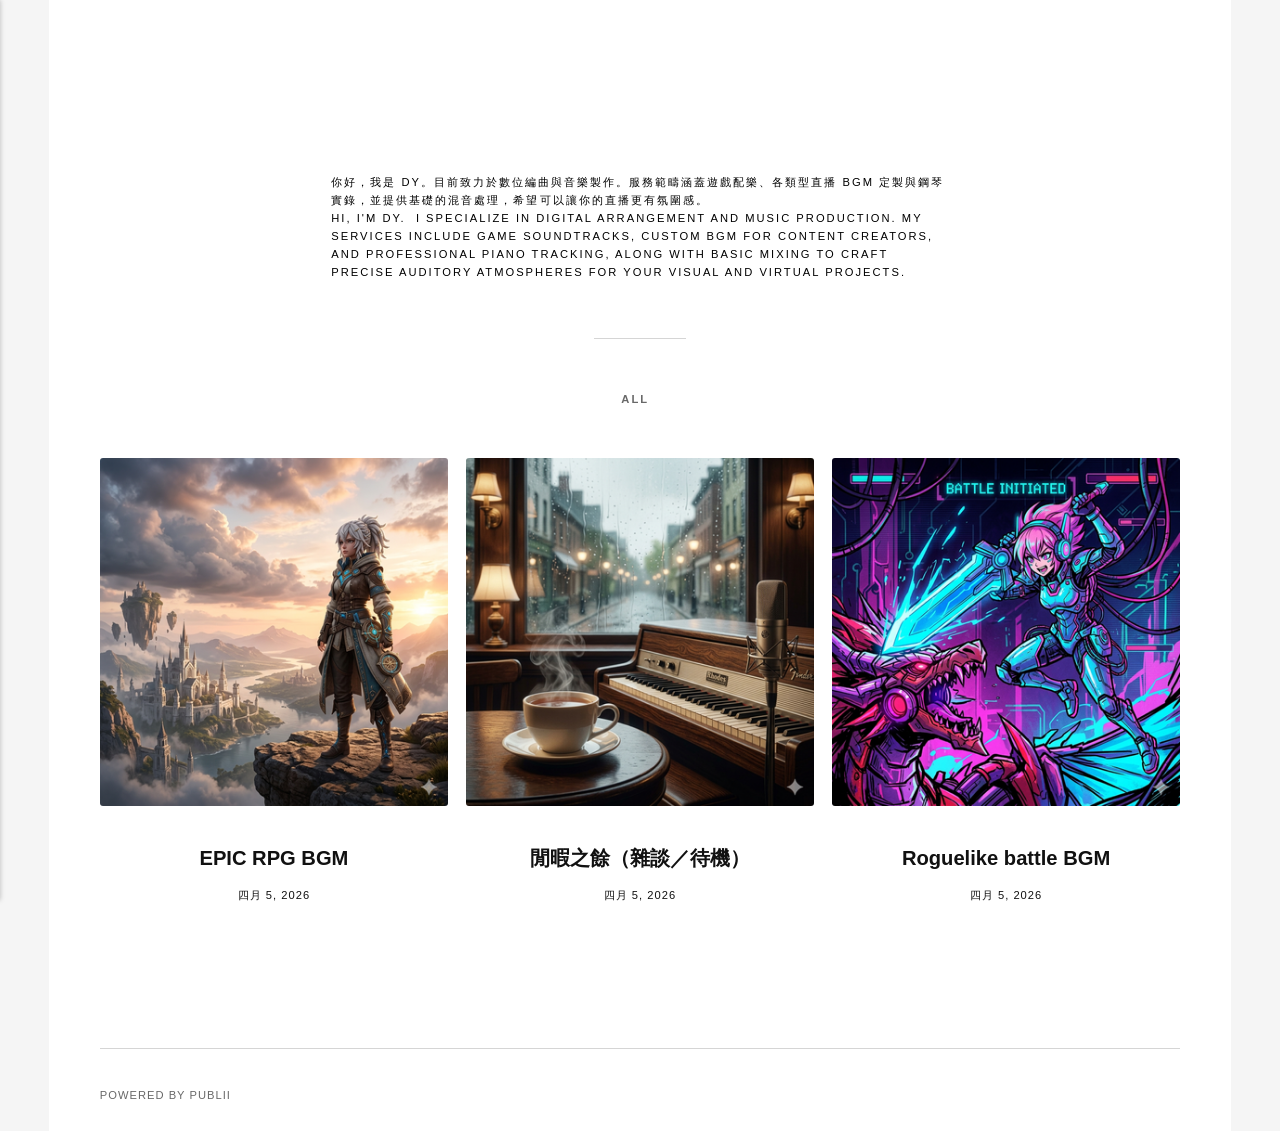
==== index.html @ 9c9d147c "Updated from Publii" ====
<!DOCTYPE html><html lang="zh-tw"><head><meta charset="utf-8"><meta http-equiv="X-UA-Compatible" content="IE=edge"><meta name="viewport" content="width=device-width,initial-scale=1"><title>DYMusic</title><meta name="generator" content="Publii Open-Source CMS for Static Site"><link rel="canonical" href="https://1201andy-source.github.io/dymusic/"><link rel="alternate" type="application/atom+xml" href="https://1201andy-source.github.io/dymusic/feed.xml" title="DYMusic - RSS"><link rel="alternate" type="application/json" href="https://1201andy-source.github.io/dymusic/feed.json" title="DYMusic - JSON"><meta property="og:title" content="DYMusic"><meta property="og:image" content="https://1201andy-source.github.io/dymusic/media/website/353510115_261635933125607_5962244693864480210_n.jpg"><meta property="og:image:width" content="1080"><meta property="og:image:height" content="1080"><meta property="og:site_name" content="DYMusic"><meta property="og:description" content=""><meta property="og:url" content="https://1201andy-source.github.io/dymusic/"><meta property="og:type" content="website"><link rel="stylesheet" href="https://1201andy-source.github.io/dymusic/assets/css/style.css?v=c08f8540d506d9aeff445ee3dbabb9d5"><script type="application/ld+json">{"@context":"http://schema.org","@type":"Organization","name":"DYMusic","logo":"https://1201andy-source.github.io/dymusic/media/website/353510115_261635933125607_5962244693864480210_n.jpg","url":"https://1201andy-source.github.io/dymusic/"}</script><noscript><style>img[loading] {
                    opacity: 1;
                }</style></noscript></head><body class="home-template"><div class="container"><header class="header" id="js-header"><a href="https://1201andy-source.github.io/dymusic/" class="logo"><img src="https://1201andy-source.github.io/dymusic/media/website/353510115_261635933125607_5962244693864480210_n.jpg" alt="DYMusic" width="1080" height="1080"></a><nav class="navbar js-navbar"><button class="navbar__toggle js-toggle" aria-label="Menu"><span class="navbar__toggle-box"><span class="navbar__toggle-inner">Menu</span></span></button><ul class="navbar__menu"><li><a href="https://1201andy-source.github.io/dymusic/contact-lian-luo-fang-shi.html" target="_self">Contact</a></li></ul></nav></header><main><section class="hero wrapper"><p class="align-left"><span style="color: #000000;">你好，我是 DY。目前致力於數位編曲與音樂製作。服務範疇涵蓋遊戲配樂、各類型直播 BGM 定製與鋼琴實錄，並提供基礎的混音處理，希望可以讓你的直播更有氛圍感。</span><br><span style="color: #000000;">Hi, I'm DY.  I specialize in digital arrangement and music production. My services include game soundtracks, custom BGM for content creators, and professional piano tracking, along with basic mixing to craft precise auditory atmospheres for your visual and virtual projects.</span><br><br></p></section><nav class="filter" aria-label="Content filters"><ul class="filter__button-group" role="group"><li><button class="filter__item is-active" data-filter="*" aria-pressed="true">All</button></li></ul></nav><section class="l-col l-col--3"><article class="c-card"><a href="https://1201andy-source.github.io/dymusic/epic-rpg-bgm.html" class="c-card__link"><div class="c-card__header"><img src="https://1201andy-source.github.io/dymusic/media/posts/3/1775370713607-2.png" srcset="https://1201andy-source.github.io/dymusic/media/posts/3/responsive/1775370713607-2-xs.png 300w, https://1201andy-source.github.io/dymusic/media/posts/3/responsive/1775370713607-2-sm.png 480w, https://1201andy-source.github.io/dymusic/media/posts/3/responsive/1775370713607-2-md.png 768w, https://1201andy-source.github.io/dymusic/media/posts/3/responsive/1775370713607-2-lg.png 1024w, https://1201andy-source.github.io/dymusic/media/posts/3/responsive/1775370713607-2-xl.png 1360w, https://1201andy-source.github.io/dymusic/media/posts/3/responsive/1775370713607-2-2xl.png 1600w, https://1201andy-source.github.io/dymusic/media/posts/3/responsive/1775370713607-2-sm2.png 375w" sizes="(min-width: 75em) 25vw, (min-width: 56.25em) 33vw, (min-width: 37.5em) 50vw, 100vw" loading="lazy" height="1024" width="1024" alt=""></div><div class="c-card__body"><div class="c-card__text"><h2>EPIC RPG BGM</h2><time datetime="2026-04-05T14:49">四月 5, 2026</time></div></div></a></article><article class="c-card"><a href="https://1201andy-source.github.io/dymusic/xian-xia-zhi-yuza-tandai-ji.html" class="c-card__link"><div class="c-card__header"><img src="https://1201andy-source.github.io/dymusic/media/posts/2/1775370653477-2.png" srcset="https://1201andy-source.github.io/dymusic/media/posts/2/responsive/1775370653477-2-xs.png 300w, https://1201andy-source.github.io/dymusic/media/posts/2/responsive/1775370653477-2-sm.png 480w, https://1201andy-source.github.io/dymusic/media/posts/2/responsive/1775370653477-2-md.png 768w, https://1201andy-source.github.io/dymusic/media/posts/2/responsive/1775370653477-2-lg.png 1024w, https://1201andy-source.github.io/dymusic/media/posts/2/responsive/1775370653477-2-xl.png 1360w, https://1201andy-source.github.io/dymusic/media/posts/2/responsive/1775370653477-2-2xl.png 1600w, https://1201andy-source.github.io/dymusic/media/posts/2/responsive/1775370653477-2-sm2.png 375w" sizes="(min-width: 75em) 25vw, (min-width: 56.25em) 33vw, (min-width: 37.5em) 50vw, 100vw" loading="lazy" height="1024" width="1024" alt=""></div><div class="c-card__body"><div class="c-card__text"><h2>閒暇之餘（雜談／待機）</h2><time datetime="2026-04-05T14:47">四月 5, 2026</time></div></div></a></article><article class="c-card"><a href="https://1201andy-source.github.io/dymusic/roguelike-battle-bgm.html" class="c-card__link"><div class="c-card__header"><img src="https://1201andy-source.github.io/dymusic/media/posts/1/1775370962570-2.png" srcset="https://1201andy-source.github.io/dymusic/media/posts/1/responsive/1775370962570-2-xs.png 300w, https://1201andy-source.github.io/dymusic/media/posts/1/responsive/1775370962570-2-sm.png 480w, https://1201andy-source.github.io/dymusic/media/posts/1/responsive/1775370962570-2-md.png 768w, https://1201andy-source.github.io/dymusic/media/posts/1/responsive/1775370962570-2-lg.png 1024w, https://1201andy-source.github.io/dymusic/media/posts/1/responsive/1775370962570-2-xl.png 1360w, https://1201andy-source.github.io/dymusic/media/posts/1/responsive/1775370962570-2-2xl.png 1600w, https://1201andy-source.github.io/dymusic/media/posts/1/responsive/1775370962570-2-sm2.png 375w" sizes="(min-width: 75em) 25vw, (min-width: 56.25em) 33vw, (min-width: 37.5em) 50vw, 100vw" loading="lazy" height="1024" width="1024" alt=""></div><div class="c-card__body"><div class="c-card__text"><h2>Roguelike battle BGM</h2><time datetime="2026-04-05T14:44">四月 5, 2026</time></div></div></a></article></section></main><footer class="footer"><div class="footer__copyright">Powered by Publii</div></footer></div><script defer="defer" src="https://1201andy-source.github.io/dymusic/assets/js/scripts.min.js?v=1762f7ab131e33a4eb8fb224822de245"></script><script>window.publiiThemeMenuConfig={mobileMenuMode:'sidebar',animationSpeed:300,submenuWidth: 'auto',doubleClickTime:500,mobileMenuExpandableSubmenus:true,relatedContainerForOverlayMenuSelector:'.navbar'};</script><script defer="defer" src="https://1201andy-source.github.io/dymusic/assets/js/isotope.pkgd.min.js?v=2afcff647ed260006faa71c8e779e8d4"></script><script>window.addEventListener("DOMContentLoaded",function(){var j=new Isotope(".l-col",{itemSelector:".c-card",percentPosition:true,layoutMode:"masonry",transitionDuration:"0.6s",masonry:{columnWidth:".c-card"}});var g=document.querySelector(".filter__button-group");if(g){g.addEventListener("click",function(i){if(!matchesSelector(i.target,"button")){return}var k=i.target.getAttribute("data-filter");j.arrange({filter:k})});var b=document.querySelectorAll(".filter__button-group");for(var c=0,e=b.length;c<e;c++){var d=b[c];h(d)}function h(i){i.addEventListener("click",function(k){if(!matchesSelector(k.target,"button")){return}var m=i.querySelector(".is-active");if(m){m.classList.remove("is-active");m.setAttribute("aria-pressed","false")}k.target.classList.add("is-active");k.target.setAttribute("aria-pressed","true")})}}var a=document.querySelector(".l-col");var f=document.querySelectorAll(".c-card");a.classList.add("is-visible");j.revealItemElements(f)});</script><script>/*<![CDATA[*/var images=document.querySelectorAll("img[loading]");for(var i=0;i<images.length;i++){if(images[i].complete){images[i].classList.add("is-loaded")}else{images[i].addEventListener("load",function(){this.classList.add("is-loaded")},false)}};/*]]>*/</script></body></html>
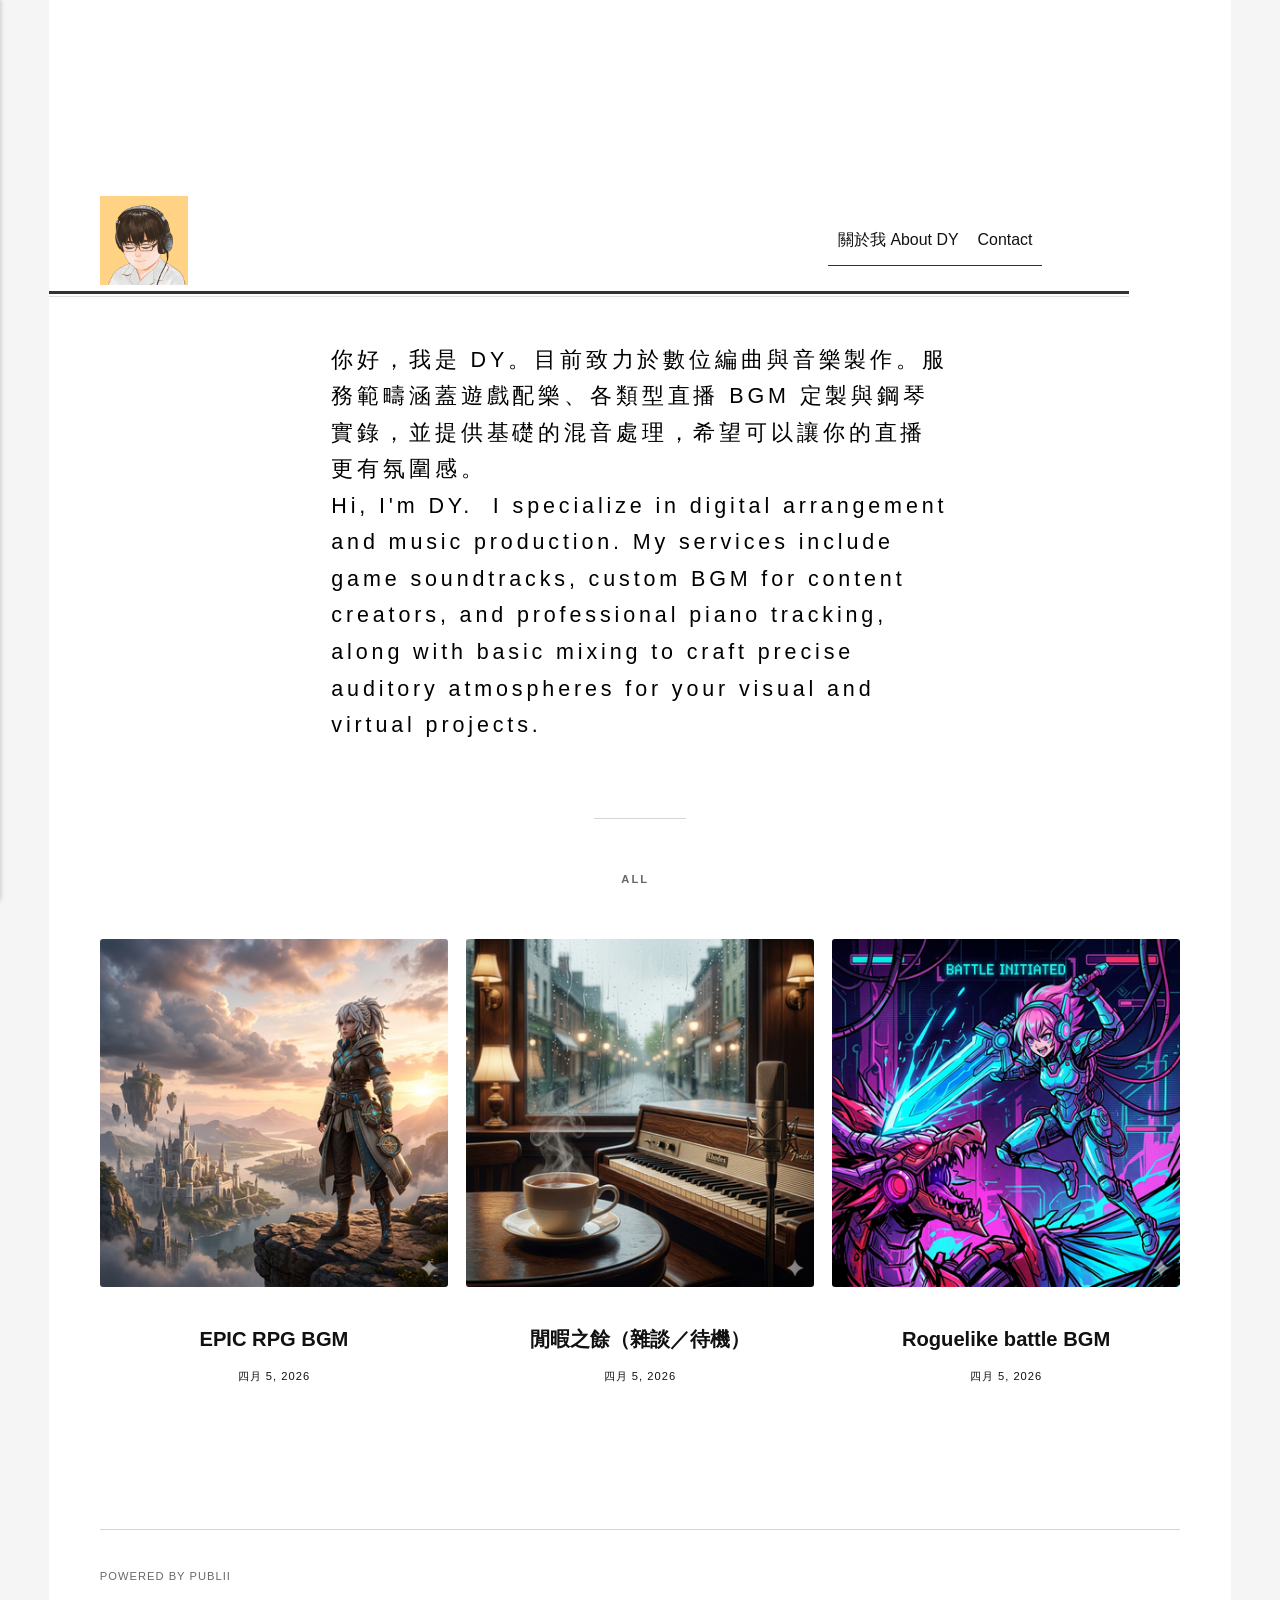
==== commit 2d2774f4: "Updated from Publii" ====
--- a/index.html
+++ b/index.html
@@ -1,3 +1,3 @@
-<!DOCTYPE html><html lang="zh-tw"><head><meta charset="utf-8"><meta http-equiv="X-UA-Compatible" content="IE=edge"><meta name="viewport" content="width=device-width,initial-scale=1"><title>DYMusic</title><meta name="generator" content="Publii Open-Source CMS for Static Site"><link rel="canonical" href="https://1201andy-source.github.io/dymusic/"><link rel="alternate" type="application/atom+xml" href="https://1201andy-source.github.io/dymusic/feed.xml" title="DYMusic - RSS"><link rel="alternate" type="application/json" href="https://1201andy-source.github.io/dymusic/feed.json" title="DYMusic - JSON"><meta property="og:title" content="DYMusic"><meta property="og:image" content="https://1201andy-source.github.io/dymusic/media/website/353510115_261635933125607_5962244693864480210_n.jpg"><meta property="og:image:width" content="1080"><meta property="og:image:height" content="1080"><meta property="og:site_name" content="DYMusic"><meta property="og:description" content=""><meta property="og:url" content="https://1201andy-source.github.io/dymusic/"><meta property="og:type" content="website"><link rel="stylesheet" href="https://1201andy-source.github.io/dymusic/assets/css/style.css?v=c08f8540d506d9aeff445ee3dbabb9d5"><script type="application/ld+json">{"@context":"http://schema.org","@type":"Organization","name":"DYMusic","logo":"https://1201andy-source.github.io/dymusic/media/website/353510115_261635933125607_5962244693864480210_n.jpg","url":"https://1201andy-source.github.io/dymusic/"}</script><noscript><style>img[loading] {
+<!DOCTYPE html><html lang="zh-tw"><head><meta charset="utf-8"><meta http-equiv="X-UA-Compatible" content="IE=edge"><meta name="viewport" content="width=device-width,initial-scale=1"><title>DYMusic</title><meta name="generator" content="Publii Open-Source CMS for Static Site"><link rel="canonical" href="https://1201andy-source.github.io/dymusic/"><link rel="alternate" type="application/atom+xml" href="https://1201andy-source.github.io/dymusic/feed.xml" title="DYMusic - RSS"><link rel="alternate" type="application/json" href="https://1201andy-source.github.io/dymusic/feed.json" title="DYMusic - JSON"><meta property="og:title" content="DYMusic"><meta property="og:image" content="https://1201andy-source.github.io/dymusic/media/website/353510115_261635933125607_5962244693864480210_n.jpg"><meta property="og:image:width" content="1080"><meta property="og:image:height" content="1080"><meta property="og:site_name" content="DYMusic"><meta property="og:description" content=""><meta property="og:url" content="https://1201andy-source.github.io/dymusic/"><meta property="og:type" content="website"><link rel="stylesheet" href="https://1201andy-source.github.io/dymusic/assets/css/style.css?v=71b8f86ae12e8f667b9eeda2a9b30ad2"><script type="application/ld+json">{"@context":"http://schema.org","@type":"Organization","name":"DYMusic","logo":"https://1201andy-source.github.io/dymusic/media/website/353510115_261635933125607_5962244693864480210_n.jpg","url":"https://1201andy-source.github.io/dymusic/"}</script><noscript><style>img[loading] {
                     opacity: 1;
-                }</style></noscript></head><body class="home-template"><div class="container"><header class="header" id="js-header"><a href="https://1201andy-source.github.io/dymusic/" class="logo"><img src="https://1201andy-source.github.io/dymusic/media/website/353510115_261635933125607_5962244693864480210_n.jpg" alt="DYMusic" width="1080" height="1080"></a><nav class="navbar js-navbar"><button class="navbar__toggle js-toggle" aria-label="Menu"><span class="navbar__toggle-box"><span class="navbar__toggle-inner">Menu</span></span></button><ul class="navbar__menu"><li><a href="https://1201andy-source.github.io/dymusic/contact-lian-luo-fang-shi.html" target="_self">Contact</a></li></ul></nav></header><main><section class="hero wrapper"><p class="align-left"><span style="color: #000000;">你好，我是 DY。目前致力於數位編曲與音樂製作。服務範疇涵蓋遊戲配樂、各類型直播 BGM 定製與鋼琴實錄，並提供基礎的混音處理，希望可以讓你的直播更有氛圍感。</span><br><span style="color: #000000;">Hi, I'm DY.  I specialize in digital arrangement and music production. My services include game soundtracks, custom BGM for content creators, and professional piano tracking, along with basic mixing to craft precise auditory atmospheres for your visual and virtual projects.</span><br><br></p></section><nav class="filter" aria-label="Content filters"><ul class="filter__button-group" role="group"><li><button class="filter__item is-active" data-filter="*" aria-pressed="true">All</button></li></ul></nav><section class="l-col l-col--3"><article class="c-card"><a href="https://1201andy-source.github.io/dymusic/epic-rpg-bgm.html" class="c-card__link"><div class="c-card__header"><img src="https://1201andy-source.github.io/dymusic/media/posts/3/1775370713607-2.png" srcset="https://1201andy-source.github.io/dymusic/media/posts/3/responsive/1775370713607-2-xs.png 300w, https://1201andy-source.github.io/dymusic/media/posts/3/responsive/1775370713607-2-sm.png 480w, https://1201andy-source.github.io/dymusic/media/posts/3/responsive/1775370713607-2-md.png 768w, https://1201andy-source.github.io/dymusic/media/posts/3/responsive/1775370713607-2-lg.png 1024w, https://1201andy-source.github.io/dymusic/media/posts/3/responsive/1775370713607-2-xl.png 1360w, https://1201andy-source.github.io/dymusic/media/posts/3/responsive/1775370713607-2-2xl.png 1600w, https://1201andy-source.github.io/dymusic/media/posts/3/responsive/1775370713607-2-sm2.png 375w" sizes="(min-width: 75em) 25vw, (min-width: 56.25em) 33vw, (min-width: 37.5em) 50vw, 100vw" loading="lazy" height="1024" width="1024" alt=""></div><div class="c-card__body"><div class="c-card__text"><h2>EPIC RPG BGM</h2><time datetime="2026-04-05T14:49">四月 5, 2026</time></div></div></a></article><article class="c-card"><a href="https://1201andy-source.github.io/dymusic/xian-xia-zhi-yuza-tandai-ji.html" class="c-card__link"><div class="c-card__header"><img src="https://1201andy-source.github.io/dymusic/media/posts/2/1775370653477-2.png" srcset="https://1201andy-source.github.io/dymusic/media/posts/2/responsive/1775370653477-2-xs.png 300w, https://1201andy-source.github.io/dymusic/media/posts/2/responsive/1775370653477-2-sm.png 480w, https://1201andy-source.github.io/dymusic/media/posts/2/responsive/1775370653477-2-md.png 768w, https://1201andy-source.github.io/dymusic/media/posts/2/responsive/1775370653477-2-lg.png 1024w, https://1201andy-source.github.io/dymusic/media/posts/2/responsive/1775370653477-2-xl.png 1360w, https://1201andy-source.github.io/dymusic/media/posts/2/responsive/1775370653477-2-2xl.png 1600w, https://1201andy-source.github.io/dymusic/media/posts/2/responsive/1775370653477-2-sm2.png 375w" sizes="(min-width: 75em) 25vw, (min-width: 56.25em) 33vw, (min-width: 37.5em) 50vw, 100vw" loading="lazy" height="1024" width="1024" alt=""></div><div class="c-card__body"><div class="c-card__text"><h2>閒暇之餘（雜談／待機）</h2><time datetime="2026-04-05T14:47">四月 5, 2026</time></div></div></a></article><article class="c-card"><a href="https://1201andy-source.github.io/dymusic/roguelike-battle-bgm.html" class="c-card__link"><div class="c-card__header"><img src="https://1201andy-source.github.io/dymusic/media/posts/1/1775370962570-2.png" srcset="https://1201andy-source.github.io/dymusic/media/posts/1/responsive/1775370962570-2-xs.png 300w, https://1201andy-source.github.io/dymusic/media/posts/1/responsive/1775370962570-2-sm.png 480w, https://1201andy-source.github.io/dymusic/media/posts/1/responsive/1775370962570-2-md.png 768w, https://1201andy-source.github.io/dymusic/media/posts/1/responsive/1775370962570-2-lg.png 1024w, https://1201andy-source.github.io/dymusic/media/posts/1/responsive/1775370962570-2-xl.png 1360w, https://1201andy-source.github.io/dymusic/media/posts/1/responsive/1775370962570-2-2xl.png 1600w, https://1201andy-source.github.io/dymusic/media/posts/1/responsive/1775370962570-2-sm2.png 375w" sizes="(min-width: 75em) 25vw, (min-width: 56.25em) 33vw, (min-width: 37.5em) 50vw, 100vw" loading="lazy" height="1024" width="1024" alt=""></div><div class="c-card__body"><div class="c-card__text"><h2>Roguelike battle BGM</h2><time datetime="2026-04-05T14:44">四月 5, 2026</time></div></div></a></article></section></main><footer class="footer"><div class="footer__copyright">Powered by Publii</div></footer></div><script defer="defer" src="https://1201andy-source.github.io/dymusic/assets/js/scripts.min.js?v=1762f7ab131e33a4eb8fb224822de245"></script><script>window.publiiThemeMenuConfig={mobileMenuMode:'sidebar',animationSpeed:300,submenuWidth: 'auto',doubleClickTime:500,mobileMenuExpandableSubmenus:true,relatedContainerForOverlayMenuSelector:'.navbar'};</script><script defer="defer" src="https://1201andy-source.github.io/dymusic/assets/js/isotope.pkgd.min.js?v=2afcff647ed260006faa71c8e779e8d4"></script><script>window.addEventListener("DOMContentLoaded",function(){var j=new Isotope(".l-col",{itemSelector:".c-card",percentPosition:true,layoutMode:"masonry",transitionDuration:"0.6s",masonry:{columnWidth:".c-card"}});var g=document.querySelector(".filter__button-group");if(g){g.addEventListener("click",function(i){if(!matchesSelector(i.target,"button")){return}var k=i.target.getAttribute("data-filter");j.arrange({filter:k})});var b=document.querySelectorAll(".filter__button-group");for(var c=0,e=b.length;c<e;c++){var d=b[c];h(d)}function h(i){i.addEventListener("click",function(k){if(!matchesSelector(k.target,"button")){return}var m=i.querySelector(".is-active");if(m){m.classList.remove("is-active");m.setAttribute("aria-pressed","false")}k.target.classList.add("is-active");k.target.setAttribute("aria-pressed","true")})}}var a=document.querySelector(".l-col");var f=document.querySelectorAll(".c-card");a.classList.add("is-visible");j.revealItemElements(f)});</script><script>/*<![CDATA[*/var images=document.querySelectorAll("img[loading]");for(var i=0;i<images.length;i++){if(images[i].complete){images[i].classList.add("is-loaded")}else{images[i].addEventListener("load",function(){this.classList.add("is-loaded")},false)}};/*]]>*/</script></body></html>+                }</style></noscript></head><body class="home-template"><div class="container"><header class="header" id="js-header"><a href="https://1201andy-source.github.io/dymusic/" class="logo"><img src="https://1201andy-source.github.io/dymusic/media/website/353510115_261635933125607_5962244693864480210_n.jpg" alt="DYMusic" width="1080" height="1080"></a><nav class="navbar js-navbar"><button class="navbar__toggle js-toggle" aria-label="Menu"><span class="navbar__toggle-box"><span class="navbar__toggle-inner">Menu</span></span></button><ul class="navbar__menu"><li><a href="https://1201andy-source.github.io/dymusic/guan-yu-wo-about-dy.html" target="_self">關於我 About DY</a></li><li><a href="https://1201andy-source.github.io/dymusic/contact-lian-luo-fang-shi.html" target="_self">Contact</a></li></ul></nav></header><main><section class="hero wrapper"><p class="align-left"><span style="color: #000000;">你好，我是 DY。目前致力於數位編曲與音樂製作。服務範疇涵蓋遊戲配樂、各類型直播 BGM 定製與鋼琴實錄，並提供基礎的混音處理，希望可以讓你的直播更有氛圍感。</span><br><span style="color: #000000;">Hi, I'm DY.  I specialize in digital arrangement and music production. My services include game soundtracks, custom BGM for content creators, and professional piano tracking, along with basic mixing to craft precise auditory atmospheres for your visual and virtual projects.</span><br><br></p></section><nav class="filter" aria-label="Content filters"><ul class="filter__button-group" role="group"><li><button class="filter__item is-active" data-filter="*" aria-pressed="true">All</button></li></ul></nav><section class="l-col l-col--3"><article class="c-card"><a href="https://1201andy-source.github.io/dymusic/epic-rpg-bgm.html" class="c-card__link"><div class="c-card__header"><img src="https://1201andy-source.github.io/dymusic/media/posts/3/1775370713607-2.png" srcset="https://1201andy-source.github.io/dymusic/media/posts/3/responsive/1775370713607-2-xs.png 300w, https://1201andy-source.github.io/dymusic/media/posts/3/responsive/1775370713607-2-sm.png 480w, https://1201andy-source.github.io/dymusic/media/posts/3/responsive/1775370713607-2-md.png 768w, https://1201andy-source.github.io/dymusic/media/posts/3/responsive/1775370713607-2-lg.png 1024w, https://1201andy-source.github.io/dymusic/media/posts/3/responsive/1775370713607-2-xl.png 1360w, https://1201andy-source.github.io/dymusic/media/posts/3/responsive/1775370713607-2-2xl.png 1600w, https://1201andy-source.github.io/dymusic/media/posts/3/responsive/1775370713607-2-sm2.png 375w" sizes="(min-width: 75em) 25vw, (min-width: 56.25em) 33vw, (min-width: 37.5em) 50vw, 100vw" loading="lazy" height="1024" width="1024" alt=""></div><div class="c-card__body"><div class="c-card__text"><h2>EPIC RPG BGM</h2><time datetime="2026-04-05T14:49">四月 5, 2026</time></div></div></a></article><article class="c-card"><a href="https://1201andy-source.github.io/dymusic/xian-xia-zhi-yuza-tandai-ji.html" class="c-card__link"><div class="c-card__header"><img src="https://1201andy-source.github.io/dymusic/media/posts/2/1775370653477-2.png" srcset="https://1201andy-source.github.io/dymusic/media/posts/2/responsive/1775370653477-2-xs.png 300w, https://1201andy-source.github.io/dymusic/media/posts/2/responsive/1775370653477-2-sm.png 480w, https://1201andy-source.github.io/dymusic/media/posts/2/responsive/1775370653477-2-md.png 768w, https://1201andy-source.github.io/dymusic/media/posts/2/responsive/1775370653477-2-lg.png 1024w, https://1201andy-source.github.io/dymusic/media/posts/2/responsive/1775370653477-2-xl.png 1360w, https://1201andy-source.github.io/dymusic/media/posts/2/responsive/1775370653477-2-2xl.png 1600w, https://1201andy-source.github.io/dymusic/media/posts/2/responsive/1775370653477-2-sm2.png 375w" sizes="(min-width: 75em) 25vw, (min-width: 56.25em) 33vw, (min-width: 37.5em) 50vw, 100vw" loading="lazy" height="1024" width="1024" alt=""></div><div class="c-card__body"><div class="c-card__text"><h2>閒暇之餘（雜談／待機）</h2><time datetime="2026-04-05T14:47">四月 5, 2026</time></div></div></a></article><article class="c-card"><a href="https://1201andy-source.github.io/dymusic/roguelike-battle-bgm.html" class="c-card__link"><div class="c-card__header"><img src="https://1201andy-source.github.io/dymusic/media/posts/1/1775370962570-2.png" srcset="https://1201andy-source.github.io/dymusic/media/posts/1/responsive/1775370962570-2-xs.png 300w, https://1201andy-source.github.io/dymusic/media/posts/1/responsive/1775370962570-2-sm.png 480w, https://1201andy-source.github.io/dymusic/media/posts/1/responsive/1775370962570-2-md.png 768w, https://1201andy-source.github.io/dymusic/media/posts/1/responsive/1775370962570-2-lg.png 1024w, https://1201andy-source.github.io/dymusic/media/posts/1/responsive/1775370962570-2-xl.png 1360w, https://1201andy-source.github.io/dymusic/media/posts/1/responsive/1775370962570-2-2xl.png 1600w, https://1201andy-source.github.io/dymusic/media/posts/1/responsive/1775370962570-2-sm2.png 375w" sizes="(min-width: 75em) 25vw, (min-width: 56.25em) 33vw, (min-width: 37.5em) 50vw, 100vw" loading="lazy" height="1024" width="1024" alt=""></div><div class="c-card__body"><div class="c-card__text"><h2>Roguelike battle BGM</h2><time datetime="2026-04-05T14:44">四月 5, 2026</time></div></div></a></article></section></main><footer class="footer"><div class="footer__copyright">Powered by Publii</div></footer></div><script defer="defer" src="https://1201andy-source.github.io/dymusic/assets/js/scripts.min.js?v=1762f7ab131e33a4eb8fb224822de245"></script><script>window.publiiThemeMenuConfig={mobileMenuMode:'sidebar',animationSpeed:300,submenuWidth: 'auto',doubleClickTime:500,mobileMenuExpandableSubmenus:true,relatedContainerForOverlayMenuSelector:'.navbar'};</script><script defer="defer" src="https://1201andy-source.github.io/dymusic/assets/js/isotope.pkgd.min.js?v=2afcff647ed260006faa71c8e779e8d4"></script><script>window.addEventListener("DOMContentLoaded",function(){var j=new Isotope(".l-col",{itemSelector:".c-card",percentPosition:true,layoutMode:"masonry",transitionDuration:"0.6s",masonry:{columnWidth:".c-card"}});var g=document.querySelector(".filter__button-group");if(g){g.addEventListener("click",function(i){if(!matchesSelector(i.target,"button")){return}var k=i.target.getAttribute("data-filter");j.arrange({filter:k})});var b=document.querySelectorAll(".filter__button-group");for(var c=0,e=b.length;c<e;c++){var d=b[c];h(d)}function h(i){i.addEventListener("click",function(k){if(!matchesSelector(k.target,"button")){return}var m=i.querySelector(".is-active");if(m){m.classList.remove("is-active");m.setAttribute("aria-pressed","false")}k.target.classList.add("is-active");k.target.setAttribute("aria-pressed","true")})}}var a=document.querySelector(".l-col");var f=document.querySelectorAll(".c-card");a.classList.add("is-visible");j.revealItemElements(f)});</script><script>/*<![CDATA[*/var images=document.querySelectorAll("img[loading]");for(var i=0;i<images.length;i++){if(images[i].complete){images[i].classList.add("is-loaded")}else{images[i].addEventListener("load",function(){this.classList.add("is-loaded")},false)}};/*]]>*/</script></body></html>
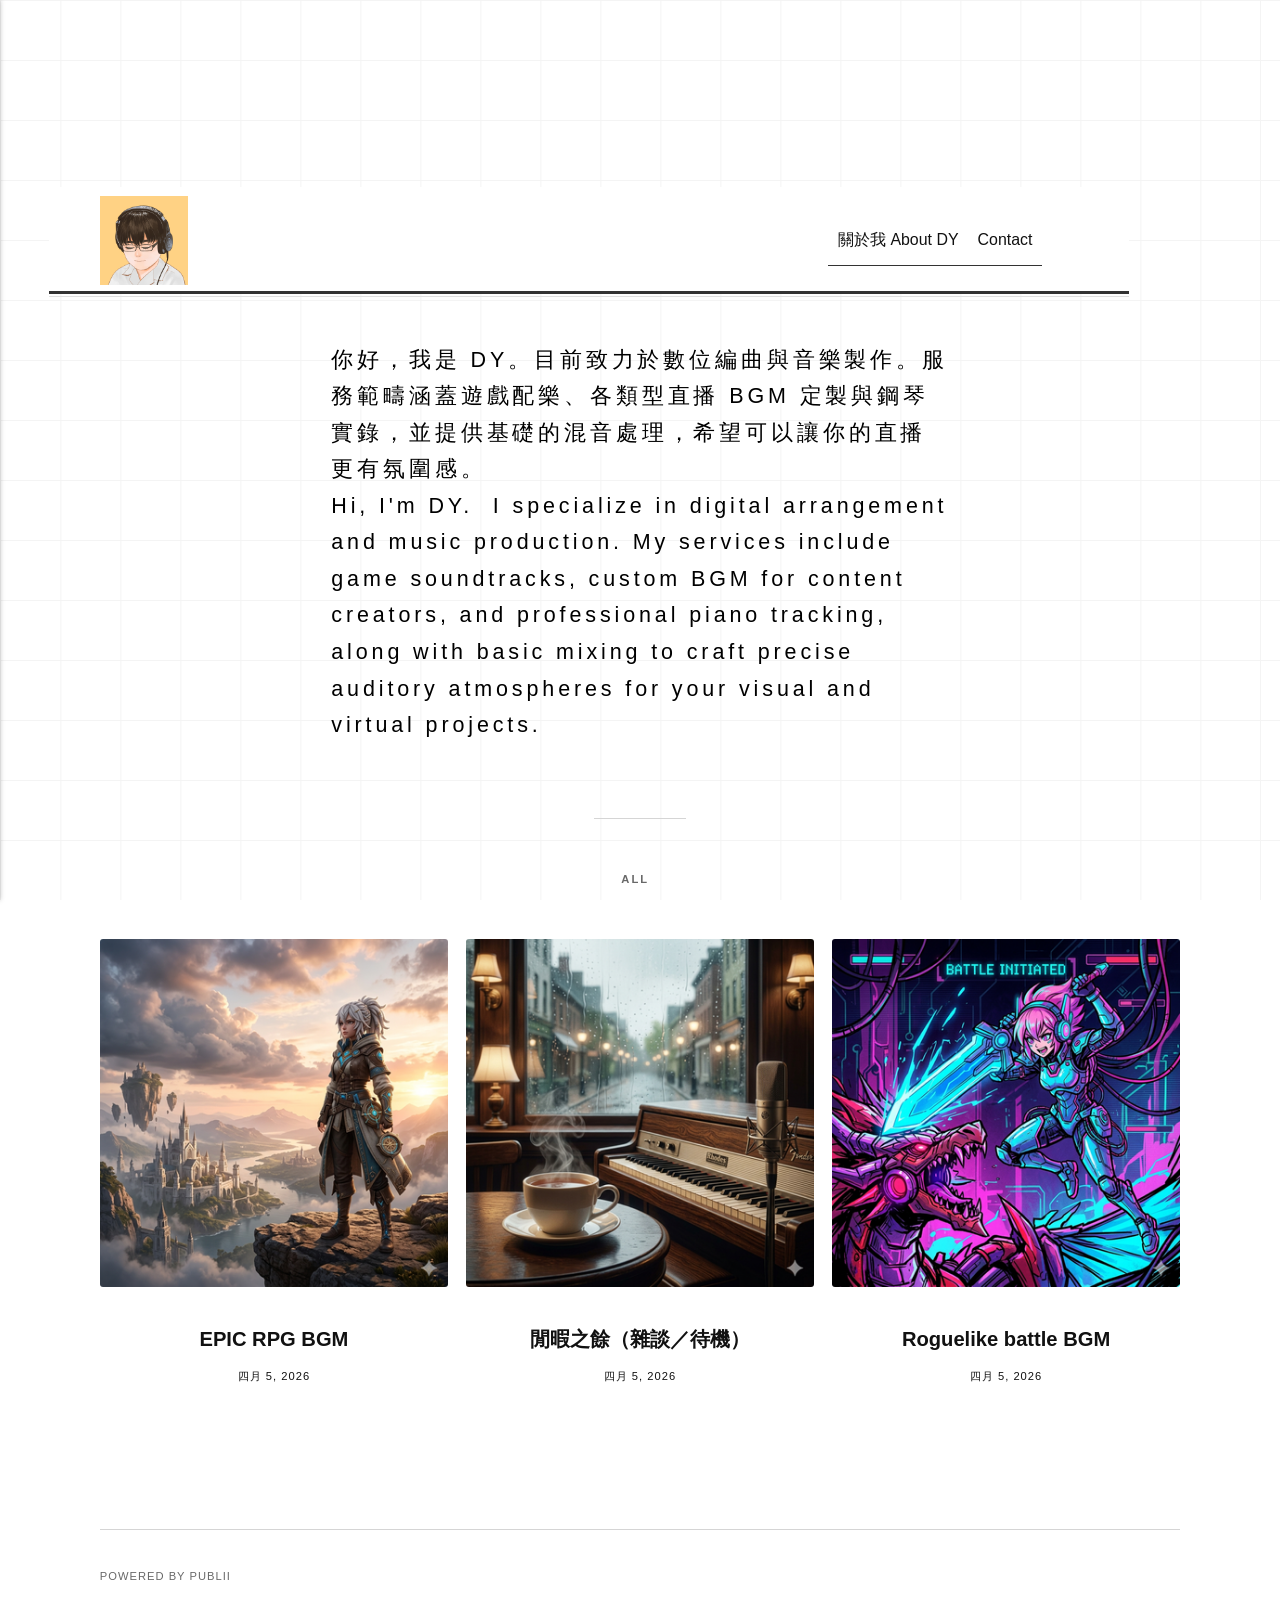
==== commit b2ceb976: "Updated from Publii" ====
--- a/index.html
+++ b/index.html
@@ -1,3 +1,3 @@
-<!DOCTYPE html><html lang="zh-tw"><head><meta charset="utf-8"><meta http-equiv="X-UA-Compatible" content="IE=edge"><meta name="viewport" content="width=device-width,initial-scale=1"><title>DYMusic</title><meta name="generator" content="Publii Open-Source CMS for Static Site"><link rel="canonical" href="https://1201andy-source.github.io/dymusic/"><link rel="alternate" type="application/atom+xml" href="https://1201andy-source.github.io/dymusic/feed.xml" title="DYMusic - RSS"><link rel="alternate" type="application/json" href="https://1201andy-source.github.io/dymusic/feed.json" title="DYMusic - JSON"><meta property="og:title" content="DYMusic"><meta property="og:image" content="https://1201andy-source.github.io/dymusic/media/website/353510115_261635933125607_5962244693864480210_n.jpg"><meta property="og:image:width" content="1080"><meta property="og:image:height" content="1080"><meta property="og:site_name" content="DYMusic"><meta property="og:description" content=""><meta property="og:url" content="https://1201andy-source.github.io/dymusic/"><meta property="og:type" content="website"><link rel="stylesheet" href="https://1201andy-source.github.io/dymusic/assets/css/style.css?v=71b8f86ae12e8f667b9eeda2a9b30ad2"><script type="application/ld+json">{"@context":"http://schema.org","@type":"Organization","name":"DYMusic","logo":"https://1201andy-source.github.io/dymusic/media/website/353510115_261635933125607_5962244693864480210_n.jpg","url":"https://1201andy-source.github.io/dymusic/"}</script><noscript><style>img[loading] {
+<!DOCTYPE html><html lang="zh-tw"><head><meta charset="utf-8"><meta http-equiv="X-UA-Compatible" content="IE=edge"><meta name="viewport" content="width=device-width,initial-scale=1"><title>DYMusic</title><meta name="generator" content="Publii Open-Source CMS for Static Site"><link rel="canonical" href="https://1201andy-source.github.io/dymusic/"><link rel="alternate" type="application/atom+xml" href="https://1201andy-source.github.io/dymusic/feed.xml" title="DYMusic - RSS"><link rel="alternate" type="application/json" href="https://1201andy-source.github.io/dymusic/feed.json" title="DYMusic - JSON"><meta property="og:title" content="DYMusic"><meta property="og:image" content="https://1201andy-source.github.io/dymusic/media/website/353510115_261635933125607_5962244693864480210_n.jpg"><meta property="og:image:width" content="1080"><meta property="og:image:height" content="1080"><meta property="og:site_name" content="DYMusic"><meta property="og:description" content=""><meta property="og:url" content="https://1201andy-source.github.io/dymusic/"><meta property="og:type" content="website"><link rel="stylesheet" href="https://1201andy-source.github.io/dymusic/assets/css/style.css?v=2b529a1dbef9ebd0ac62d08b516d3806"><script type="application/ld+json">{"@context":"http://schema.org","@type":"Organization","name":"DYMusic","logo":"https://1201andy-source.github.io/dymusic/media/website/353510115_261635933125607_5962244693864480210_n.jpg","url":"https://1201andy-source.github.io/dymusic/"}</script><noscript><style>img[loading] {
                     opacity: 1;
                 }</style></noscript></head><body class="home-template"><div class="container"><header class="header" id="js-header"><a href="https://1201andy-source.github.io/dymusic/" class="logo"><img src="https://1201andy-source.github.io/dymusic/media/website/353510115_261635933125607_5962244693864480210_n.jpg" alt="DYMusic" width="1080" height="1080"></a><nav class="navbar js-navbar"><button class="navbar__toggle js-toggle" aria-label="Menu"><span class="navbar__toggle-box"><span class="navbar__toggle-inner">Menu</span></span></button><ul class="navbar__menu"><li><a href="https://1201andy-source.github.io/dymusic/guan-yu-wo-about-dy.html" target="_self">關於我 About DY</a></li><li><a href="https://1201andy-source.github.io/dymusic/contact-lian-luo-fang-shi.html" target="_self">Contact</a></li></ul></nav></header><main><section class="hero wrapper"><p class="align-left"><span style="color: #000000;">你好，我是 DY。目前致力於數位編曲與音樂製作。服務範疇涵蓋遊戲配樂、各類型直播 BGM 定製與鋼琴實錄，並提供基礎的混音處理，希望可以讓你的直播更有氛圍感。</span><br><span style="color: #000000;">Hi, I'm DY.  I specialize in digital arrangement and music production. My services include game soundtracks, custom BGM for content creators, and professional piano tracking, along with basic mixing to craft precise auditory atmospheres for your visual and virtual projects.</span><br><br></p></section><nav class="filter" aria-label="Content filters"><ul class="filter__button-group" role="group"><li><button class="filter__item is-active" data-filter="*" aria-pressed="true">All</button></li></ul></nav><section class="l-col l-col--3"><article class="c-card"><a href="https://1201andy-source.github.io/dymusic/epic-rpg-bgm.html" class="c-card__link"><div class="c-card__header"><img src="https://1201andy-source.github.io/dymusic/media/posts/3/1775370713607-2.png" srcset="https://1201andy-source.github.io/dymusic/media/posts/3/responsive/1775370713607-2-xs.png 300w, https://1201andy-source.github.io/dymusic/media/posts/3/responsive/1775370713607-2-sm.png 480w, https://1201andy-source.github.io/dymusic/media/posts/3/responsive/1775370713607-2-md.png 768w, https://1201andy-source.github.io/dymusic/media/posts/3/responsive/1775370713607-2-lg.png 1024w, https://1201andy-source.github.io/dymusic/media/posts/3/responsive/1775370713607-2-xl.png 1360w, https://1201andy-source.github.io/dymusic/media/posts/3/responsive/1775370713607-2-2xl.png 1600w, https://1201andy-source.github.io/dymusic/media/posts/3/responsive/1775370713607-2-sm2.png 375w" sizes="(min-width: 75em) 25vw, (min-width: 56.25em) 33vw, (min-width: 37.5em) 50vw, 100vw" loading="lazy" height="1024" width="1024" alt=""></div><div class="c-card__body"><div class="c-card__text"><h2>EPIC RPG BGM</h2><time datetime="2026-04-05T14:49">四月 5, 2026</time></div></div></a></article><article class="c-card"><a href="https://1201andy-source.github.io/dymusic/xian-xia-zhi-yuza-tandai-ji.html" class="c-card__link"><div class="c-card__header"><img src="https://1201andy-source.github.io/dymusic/media/posts/2/1775370653477-2.png" srcset="https://1201andy-source.github.io/dymusic/media/posts/2/responsive/1775370653477-2-xs.png 300w, https://1201andy-source.github.io/dymusic/media/posts/2/responsive/1775370653477-2-sm.png 480w, https://1201andy-source.github.io/dymusic/media/posts/2/responsive/1775370653477-2-md.png 768w, https://1201andy-source.github.io/dymusic/media/posts/2/responsive/1775370653477-2-lg.png 1024w, https://1201andy-source.github.io/dymusic/media/posts/2/responsive/1775370653477-2-xl.png 1360w, https://1201andy-source.github.io/dymusic/media/posts/2/responsive/1775370653477-2-2xl.png 1600w, https://1201andy-source.github.io/dymusic/media/posts/2/responsive/1775370653477-2-sm2.png 375w" sizes="(min-width: 75em) 25vw, (min-width: 56.25em) 33vw, (min-width: 37.5em) 50vw, 100vw" loading="lazy" height="1024" width="1024" alt=""></div><div class="c-card__body"><div class="c-card__text"><h2>閒暇之餘（雜談／待機）</h2><time datetime="2026-04-05T14:47">四月 5, 2026</time></div></div></a></article><article class="c-card"><a href="https://1201andy-source.github.io/dymusic/roguelike-battle-bgm.html" class="c-card__link"><div class="c-card__header"><img src="https://1201andy-source.github.io/dymusic/media/posts/1/1775370962570-2.png" srcset="https://1201andy-source.github.io/dymusic/media/posts/1/responsive/1775370962570-2-xs.png 300w, https://1201andy-source.github.io/dymusic/media/posts/1/responsive/1775370962570-2-sm.png 480w, https://1201andy-source.github.io/dymusic/media/posts/1/responsive/1775370962570-2-md.png 768w, https://1201andy-source.github.io/dymusic/media/posts/1/responsive/1775370962570-2-lg.png 1024w, https://1201andy-source.github.io/dymusic/media/posts/1/responsive/1775370962570-2-xl.png 1360w, https://1201andy-source.github.io/dymusic/media/posts/1/responsive/1775370962570-2-2xl.png 1600w, https://1201andy-source.github.io/dymusic/media/posts/1/responsive/1775370962570-2-sm2.png 375w" sizes="(min-width: 75em) 25vw, (min-width: 56.25em) 33vw, (min-width: 37.5em) 50vw, 100vw" loading="lazy" height="1024" width="1024" alt=""></div><div class="c-card__body"><div class="c-card__text"><h2>Roguelike battle BGM</h2><time datetime="2026-04-05T14:44">四月 5, 2026</time></div></div></a></article></section></main><footer class="footer"><div class="footer__copyright">Powered by Publii</div></footer></div><script defer="defer" src="https://1201andy-source.github.io/dymusic/assets/js/scripts.min.js?v=1762f7ab131e33a4eb8fb224822de245"></script><script>window.publiiThemeMenuConfig={mobileMenuMode:'sidebar',animationSpeed:300,submenuWidth: 'auto',doubleClickTime:500,mobileMenuExpandableSubmenus:true,relatedContainerForOverlayMenuSelector:'.navbar'};</script><script defer="defer" src="https://1201andy-source.github.io/dymusic/assets/js/isotope.pkgd.min.js?v=2afcff647ed260006faa71c8e779e8d4"></script><script>window.addEventListener("DOMContentLoaded",function(){var j=new Isotope(".l-col",{itemSelector:".c-card",percentPosition:true,layoutMode:"masonry",transitionDuration:"0.6s",masonry:{columnWidth:".c-card"}});var g=document.querySelector(".filter__button-group");if(g){g.addEventListener("click",function(i){if(!matchesSelector(i.target,"button")){return}var k=i.target.getAttribute("data-filter");j.arrange({filter:k})});var b=document.querySelectorAll(".filter__button-group");for(var c=0,e=b.length;c<e;c++){var d=b[c];h(d)}function h(i){i.addEventListener("click",function(k){if(!matchesSelector(k.target,"button")){return}var m=i.querySelector(".is-active");if(m){m.classList.remove("is-active");m.setAttribute("aria-pressed","false")}k.target.classList.add("is-active");k.target.setAttribute("aria-pressed","true")})}}var a=document.querySelector(".l-col");var f=document.querySelectorAll(".c-card");a.classList.add("is-visible");j.revealItemElements(f)});</script><script>/*<![CDATA[*/var images=document.querySelectorAll("img[loading]");for(var i=0;i<images.length;i++){if(images[i].complete){images[i].classList.add("is-loaded")}else{images[i].addEventListener("load",function(){this.classList.add("is-loaded")},false)}};/*]]>*/</script></body></html>
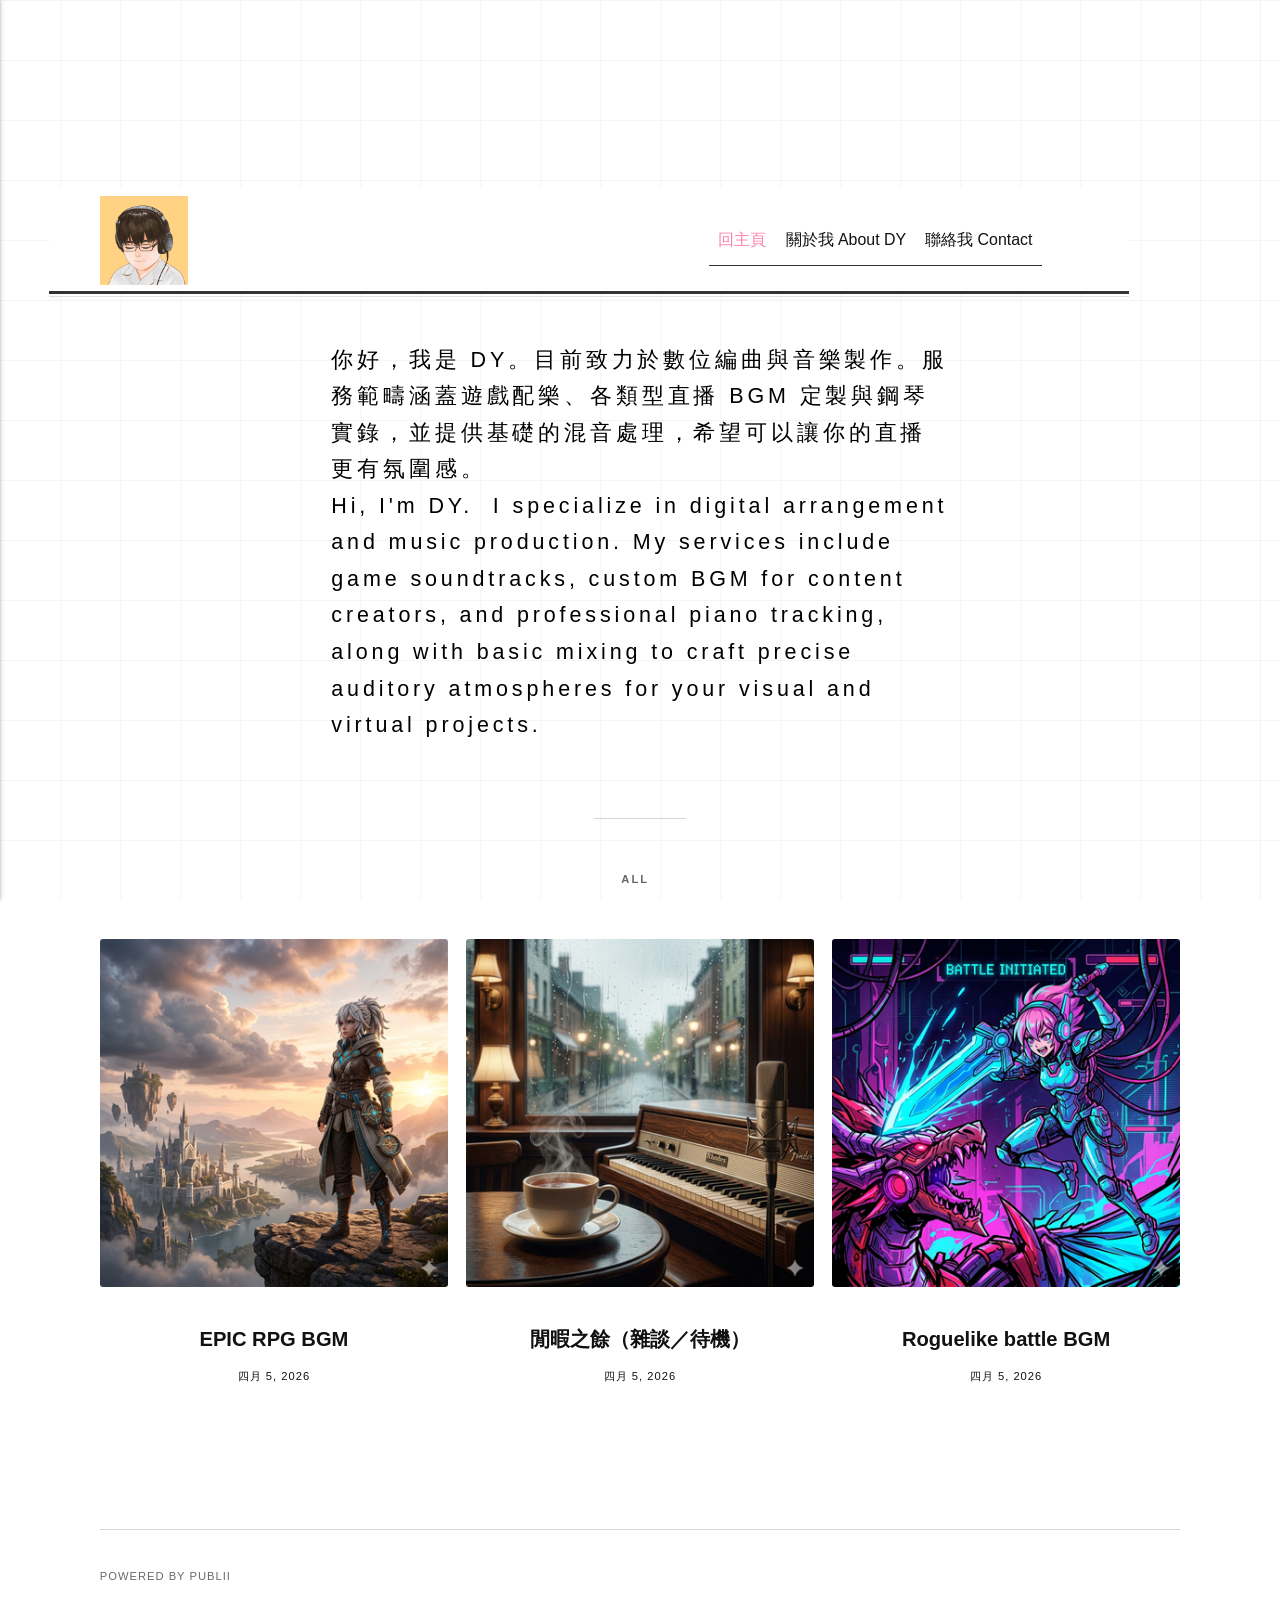
==== commit b5dd1bca: "Updated from Publii" ====
--- a/index.html
+++ b/index.html
@@ -1,3 +1,3 @@
 <!DOCTYPE html><html lang="zh-tw"><head><meta charset="utf-8"><meta http-equiv="X-UA-Compatible" content="IE=edge"><meta name="viewport" content="width=device-width,initial-scale=1"><title>DYMusic</title><meta name="generator" content="Publii Open-Source CMS for Static Site"><link rel="canonical" href="https://1201andy-source.github.io/dymusic/"><link rel="alternate" type="application/atom+xml" href="https://1201andy-source.github.io/dymusic/feed.xml" title="DYMusic - RSS"><link rel="alternate" type="application/json" href="https://1201andy-source.github.io/dymusic/feed.json" title="DYMusic - JSON"><meta property="og:title" content="DYMusic"><meta property="og:image" content="https://1201andy-source.github.io/dymusic/media/website/353510115_261635933125607_5962244693864480210_n.jpg"><meta property="og:image:width" content="1080"><meta property="og:image:height" content="1080"><meta property="og:site_name" content="DYMusic"><meta property="og:description" content=""><meta property="og:url" content="https://1201andy-source.github.io/dymusic/"><meta property="og:type" content="website"><link rel="stylesheet" href="https://1201andy-source.github.io/dymusic/assets/css/style.css?v=2b529a1dbef9ebd0ac62d08b516d3806"><script type="application/ld+json">{"@context":"http://schema.org","@type":"Organization","name":"DYMusic","logo":"https://1201andy-source.github.io/dymusic/media/website/353510115_261635933125607_5962244693864480210_n.jpg","url":"https://1201andy-source.github.io/dymusic/"}</script><noscript><style>img[loading] {
                     opacity: 1;
-                }</style></noscript></head><body class="home-template"><div class="container"><header class="header" id="js-header"><a href="https://1201andy-source.github.io/dymusic/" class="logo"><img src="https://1201andy-source.github.io/dymusic/media/website/353510115_261635933125607_5962244693864480210_n.jpg" alt="DYMusic" width="1080" height="1080"></a><nav class="navbar js-navbar"><button class="navbar__toggle js-toggle" aria-label="Menu"><span class="navbar__toggle-box"><span class="navbar__toggle-inner">Menu</span></span></button><ul class="navbar__menu"><li><a href="https://1201andy-source.github.io/dymusic/guan-yu-wo-about-dy.html" target="_self">關於我 About DY</a></li><li><a href="https://1201andy-source.github.io/dymusic/contact-lian-luo-fang-shi.html" target="_self">Contact</a></li></ul></nav></header><main><section class="hero wrapper"><p class="align-left"><span style="color: #000000;">你好，我是 DY。目前致力於數位編曲與音樂製作。服務範疇涵蓋遊戲配樂、各類型直播 BGM 定製與鋼琴實錄，並提供基礎的混音處理，希望可以讓你的直播更有氛圍感。</span><br><span style="color: #000000;">Hi, I'm DY.  I specialize in digital arrangement and music production. My services include game soundtracks, custom BGM for content creators, and professional piano tracking, along with basic mixing to craft precise auditory atmospheres for your visual and virtual projects.</span><br><br></p></section><nav class="filter" aria-label="Content filters"><ul class="filter__button-group" role="group"><li><button class="filter__item is-active" data-filter="*" aria-pressed="true">All</button></li></ul></nav><section class="l-col l-col--3"><article class="c-card"><a href="https://1201andy-source.github.io/dymusic/epic-rpg-bgm.html" class="c-card__link"><div class="c-card__header"><img src="https://1201andy-source.github.io/dymusic/media/posts/3/1775370713607-2.png" srcset="https://1201andy-source.github.io/dymusic/media/posts/3/responsive/1775370713607-2-xs.png 300w, https://1201andy-source.github.io/dymusic/media/posts/3/responsive/1775370713607-2-sm.png 480w, https://1201andy-source.github.io/dymusic/media/posts/3/responsive/1775370713607-2-md.png 768w, https://1201andy-source.github.io/dymusic/media/posts/3/responsive/1775370713607-2-lg.png 1024w, https://1201andy-source.github.io/dymusic/media/posts/3/responsive/1775370713607-2-xl.png 1360w, https://1201andy-source.github.io/dymusic/media/posts/3/responsive/1775370713607-2-2xl.png 1600w, https://1201andy-source.github.io/dymusic/media/posts/3/responsive/1775370713607-2-sm2.png 375w" sizes="(min-width: 75em) 25vw, (min-width: 56.25em) 33vw, (min-width: 37.5em) 50vw, 100vw" loading="lazy" height="1024" width="1024" alt=""></div><div class="c-card__body"><div class="c-card__text"><h2>EPIC RPG BGM</h2><time datetime="2026-04-05T14:49">四月 5, 2026</time></div></div></a></article><article class="c-card"><a href="https://1201andy-source.github.io/dymusic/xian-xia-zhi-yuza-tandai-ji.html" class="c-card__link"><div class="c-card__header"><img src="https://1201andy-source.github.io/dymusic/media/posts/2/1775370653477-2.png" srcset="https://1201andy-source.github.io/dymusic/media/posts/2/responsive/1775370653477-2-xs.png 300w, https://1201andy-source.github.io/dymusic/media/posts/2/responsive/1775370653477-2-sm.png 480w, https://1201andy-source.github.io/dymusic/media/posts/2/responsive/1775370653477-2-md.png 768w, https://1201andy-source.github.io/dymusic/media/posts/2/responsive/1775370653477-2-lg.png 1024w, https://1201andy-source.github.io/dymusic/media/posts/2/responsive/1775370653477-2-xl.png 1360w, https://1201andy-source.github.io/dymusic/media/posts/2/responsive/1775370653477-2-2xl.png 1600w, https://1201andy-source.github.io/dymusic/media/posts/2/responsive/1775370653477-2-sm2.png 375w" sizes="(min-width: 75em) 25vw, (min-width: 56.25em) 33vw, (min-width: 37.5em) 50vw, 100vw" loading="lazy" height="1024" width="1024" alt=""></div><div class="c-card__body"><div class="c-card__text"><h2>閒暇之餘（雜談／待機）</h2><time datetime="2026-04-05T14:47">四月 5, 2026</time></div></div></a></article><article class="c-card"><a href="https://1201andy-source.github.io/dymusic/roguelike-battle-bgm.html" class="c-card__link"><div class="c-card__header"><img src="https://1201andy-source.github.io/dymusic/media/posts/1/1775370962570-2.png" srcset="https://1201andy-source.github.io/dymusic/media/posts/1/responsive/1775370962570-2-xs.png 300w, https://1201andy-source.github.io/dymusic/media/posts/1/responsive/1775370962570-2-sm.png 480w, https://1201andy-source.github.io/dymusic/media/posts/1/responsive/1775370962570-2-md.png 768w, https://1201andy-source.github.io/dymusic/media/posts/1/responsive/1775370962570-2-lg.png 1024w, https://1201andy-source.github.io/dymusic/media/posts/1/responsive/1775370962570-2-xl.png 1360w, https://1201andy-source.github.io/dymusic/media/posts/1/responsive/1775370962570-2-2xl.png 1600w, https://1201andy-source.github.io/dymusic/media/posts/1/responsive/1775370962570-2-sm2.png 375w" sizes="(min-width: 75em) 25vw, (min-width: 56.25em) 33vw, (min-width: 37.5em) 50vw, 100vw" loading="lazy" height="1024" width="1024" alt=""></div><div class="c-card__body"><div class="c-card__text"><h2>Roguelike battle BGM</h2><time datetime="2026-04-05T14:44">四月 5, 2026</time></div></div></a></article></section></main><footer class="footer"><div class="footer__copyright">Powered by Publii</div></footer></div><script defer="defer" src="https://1201andy-source.github.io/dymusic/assets/js/scripts.min.js?v=1762f7ab131e33a4eb8fb224822de245"></script><script>window.publiiThemeMenuConfig={mobileMenuMode:'sidebar',animationSpeed:300,submenuWidth: 'auto',doubleClickTime:500,mobileMenuExpandableSubmenus:true,relatedContainerForOverlayMenuSelector:'.navbar'};</script><script defer="defer" src="https://1201andy-source.github.io/dymusic/assets/js/isotope.pkgd.min.js?v=2afcff647ed260006faa71c8e779e8d4"></script><script>window.addEventListener("DOMContentLoaded",function(){var j=new Isotope(".l-col",{itemSelector:".c-card",percentPosition:true,layoutMode:"masonry",transitionDuration:"0.6s",masonry:{columnWidth:".c-card"}});var g=document.querySelector(".filter__button-group");if(g){g.addEventListener("click",function(i){if(!matchesSelector(i.target,"button")){return}var k=i.target.getAttribute("data-filter");j.arrange({filter:k})});var b=document.querySelectorAll(".filter__button-group");for(var c=0,e=b.length;c<e;c++){var d=b[c];h(d)}function h(i){i.addEventListener("click",function(k){if(!matchesSelector(k.target,"button")){return}var m=i.querySelector(".is-active");if(m){m.classList.remove("is-active");m.setAttribute("aria-pressed","false")}k.target.classList.add("is-active");k.target.setAttribute("aria-pressed","true")})}}var a=document.querySelector(".l-col");var f=document.querySelectorAll(".c-card");a.classList.add("is-visible");j.revealItemElements(f)});</script><script>/*<![CDATA[*/var images=document.querySelectorAll("img[loading]");for(var i=0;i<images.length;i++){if(images[i].complete){images[i].classList.add("is-loaded")}else{images[i].addEventListener("load",function(){this.classList.add("is-loaded")},false)}};/*]]>*/</script></body></html>+                }</style></noscript></head><body class="home-template"><div class="container"><header class="header" id="js-header"><a href="https://1201andy-source.github.io/dymusic/" class="logo"><img src="https://1201andy-source.github.io/dymusic/media/website/353510115_261635933125607_5962244693864480210_n.jpg" alt="DYMusic" width="1080" height="1080"></a><nav class="navbar js-navbar"><button class="navbar__toggle js-toggle" aria-label="Menu"><span class="navbar__toggle-box"><span class="navbar__toggle-inner">Menu</span></span></button><ul class="navbar__menu"><li class="active"><a href="https://1201andy-source.github.io/dymusic/" target="_self">回主頁</a></li><li><a href="https://1201andy-source.github.io/dymusic/guan-yu-wo-about-dy.html" target="_self">關於我 About DY</a></li><li><a href="https://1201andy-source.github.io/dymusic/contact-lian-luo-fang-shi.html" target="_self">聯絡我 Contact</a></li></ul></nav></header><main><section class="hero wrapper"><p class="align-left"><span style="color: #000000;">你好，我是 DY。目前致力於數位編曲與音樂製作。服務範疇涵蓋遊戲配樂、各類型直播 BGM 定製與鋼琴實錄，並提供基礎的混音處理，希望可以讓你的直播更有氛圍感。</span><br><span style="color: #000000;">Hi, I'm DY.  I specialize in digital arrangement and music production. My services include game soundtracks, custom BGM for content creators, and professional piano tracking, along with basic mixing to craft precise auditory atmospheres for your visual and virtual projects.</span><br><br></p></section><nav class="filter" aria-label="Content filters"><ul class="filter__button-group" role="group"><li><button class="filter__item is-active" data-filter="*" aria-pressed="true">All</button></li></ul></nav><section class="l-col l-col--3"><article class="c-card"><a href="https://1201andy-source.github.io/dymusic/epic-rpg-bgm.html" class="c-card__link"><div class="c-card__header"><img src="https://1201andy-source.github.io/dymusic/media/posts/3/1775370713607-2.png" srcset="https://1201andy-source.github.io/dymusic/media/posts/3/responsive/1775370713607-2-xs.png 300w, https://1201andy-source.github.io/dymusic/media/posts/3/responsive/1775370713607-2-sm.png 480w, https://1201andy-source.github.io/dymusic/media/posts/3/responsive/1775370713607-2-md.png 768w, https://1201andy-source.github.io/dymusic/media/posts/3/responsive/1775370713607-2-lg.png 1024w, https://1201andy-source.github.io/dymusic/media/posts/3/responsive/1775370713607-2-xl.png 1360w, https://1201andy-source.github.io/dymusic/media/posts/3/responsive/1775370713607-2-2xl.png 1600w, https://1201andy-source.github.io/dymusic/media/posts/3/responsive/1775370713607-2-sm2.png 375w" sizes="(min-width: 75em) 25vw, (min-width: 56.25em) 33vw, (min-width: 37.5em) 50vw, 100vw" loading="lazy" height="1024" width="1024" alt=""></div><div class="c-card__body"><div class="c-card__text"><h2>EPIC RPG BGM</h2><time datetime="2026-04-05T14:49">四月 5, 2026</time></div></div></a></article><article class="c-card"><a href="https://1201andy-source.github.io/dymusic/xian-xia-zhi-yuza-tandai-ji.html" class="c-card__link"><div class="c-card__header"><img src="https://1201andy-source.github.io/dymusic/media/posts/2/1775370653477-2.png" srcset="https://1201andy-source.github.io/dymusic/media/posts/2/responsive/1775370653477-2-xs.png 300w, https://1201andy-source.github.io/dymusic/media/posts/2/responsive/1775370653477-2-sm.png 480w, https://1201andy-source.github.io/dymusic/media/posts/2/responsive/1775370653477-2-md.png 768w, https://1201andy-source.github.io/dymusic/media/posts/2/responsive/1775370653477-2-lg.png 1024w, https://1201andy-source.github.io/dymusic/media/posts/2/responsive/1775370653477-2-xl.png 1360w, https://1201andy-source.github.io/dymusic/media/posts/2/responsive/1775370653477-2-2xl.png 1600w, https://1201andy-source.github.io/dymusic/media/posts/2/responsive/1775370653477-2-sm2.png 375w" sizes="(min-width: 75em) 25vw, (min-width: 56.25em) 33vw, (min-width: 37.5em) 50vw, 100vw" loading="lazy" height="1024" width="1024" alt=""></div><div class="c-card__body"><div class="c-card__text"><h2>閒暇之餘（雜談／待機）</h2><time datetime="2026-04-05T14:47">四月 5, 2026</time></div></div></a></article><article class="c-card"><a href="https://1201andy-source.github.io/dymusic/roguelike-battle-bgm.html" class="c-card__link"><div class="c-card__header"><img src="https://1201andy-source.github.io/dymusic/media/posts/1/1775370962570-2.png" srcset="https://1201andy-source.github.io/dymusic/media/posts/1/responsive/1775370962570-2-xs.png 300w, https://1201andy-source.github.io/dymusic/media/posts/1/responsive/1775370962570-2-sm.png 480w, https://1201andy-source.github.io/dymusic/media/posts/1/responsive/1775370962570-2-md.png 768w, https://1201andy-source.github.io/dymusic/media/posts/1/responsive/1775370962570-2-lg.png 1024w, https://1201andy-source.github.io/dymusic/media/posts/1/responsive/1775370962570-2-xl.png 1360w, https://1201andy-source.github.io/dymusic/media/posts/1/responsive/1775370962570-2-2xl.png 1600w, https://1201andy-source.github.io/dymusic/media/posts/1/responsive/1775370962570-2-sm2.png 375w" sizes="(min-width: 75em) 25vw, (min-width: 56.25em) 33vw, (min-width: 37.5em) 50vw, 100vw" loading="lazy" height="1024" width="1024" alt=""></div><div class="c-card__body"><div class="c-card__text"><h2>Roguelike battle BGM</h2><time datetime="2026-04-05T14:44">四月 5, 2026</time></div></div></a></article></section></main><footer class="footer"><div class="footer__copyright">Powered by Publii</div></footer></div><script defer="defer" src="https://1201andy-source.github.io/dymusic/assets/js/scripts.min.js?v=1762f7ab131e33a4eb8fb224822de245"></script><script>window.publiiThemeMenuConfig={mobileMenuMode:'sidebar',animationSpeed:300,submenuWidth: 'auto',doubleClickTime:500,mobileMenuExpandableSubmenus:true,relatedContainerForOverlayMenuSelector:'.navbar'};</script><script defer="defer" src="https://1201andy-source.github.io/dymusic/assets/js/isotope.pkgd.min.js?v=2afcff647ed260006faa71c8e779e8d4"></script><script>window.addEventListener("DOMContentLoaded",function(){var j=new Isotope(".l-col",{itemSelector:".c-card",percentPosition:true,layoutMode:"masonry",transitionDuration:"0.6s",masonry:{columnWidth:".c-card"}});var g=document.querySelector(".filter__button-group");if(g){g.addEventListener("click",function(i){if(!matchesSelector(i.target,"button")){return}var k=i.target.getAttribute("data-filter");j.arrange({filter:k})});var b=document.querySelectorAll(".filter__button-group");for(var c=0,e=b.length;c<e;c++){var d=b[c];h(d)}function h(i){i.addEventListener("click",function(k){if(!matchesSelector(k.target,"button")){return}var m=i.querySelector(".is-active");if(m){m.classList.remove("is-active");m.setAttribute("aria-pressed","false")}k.target.classList.add("is-active");k.target.setAttribute("aria-pressed","true")})}}var a=document.querySelector(".l-col");var f=document.querySelectorAll(".c-card");a.classList.add("is-visible");j.revealItemElements(f)});</script><script>/*<![CDATA[*/var images=document.querySelectorAll("img[loading]");for(var i=0;i<images.length;i++){if(images[i].complete){images[i].classList.add("is-loaded")}else{images[i].addEventListener("load",function(){this.classList.add("is-loaded")},false)}};/*]]>*/</script></body></html>
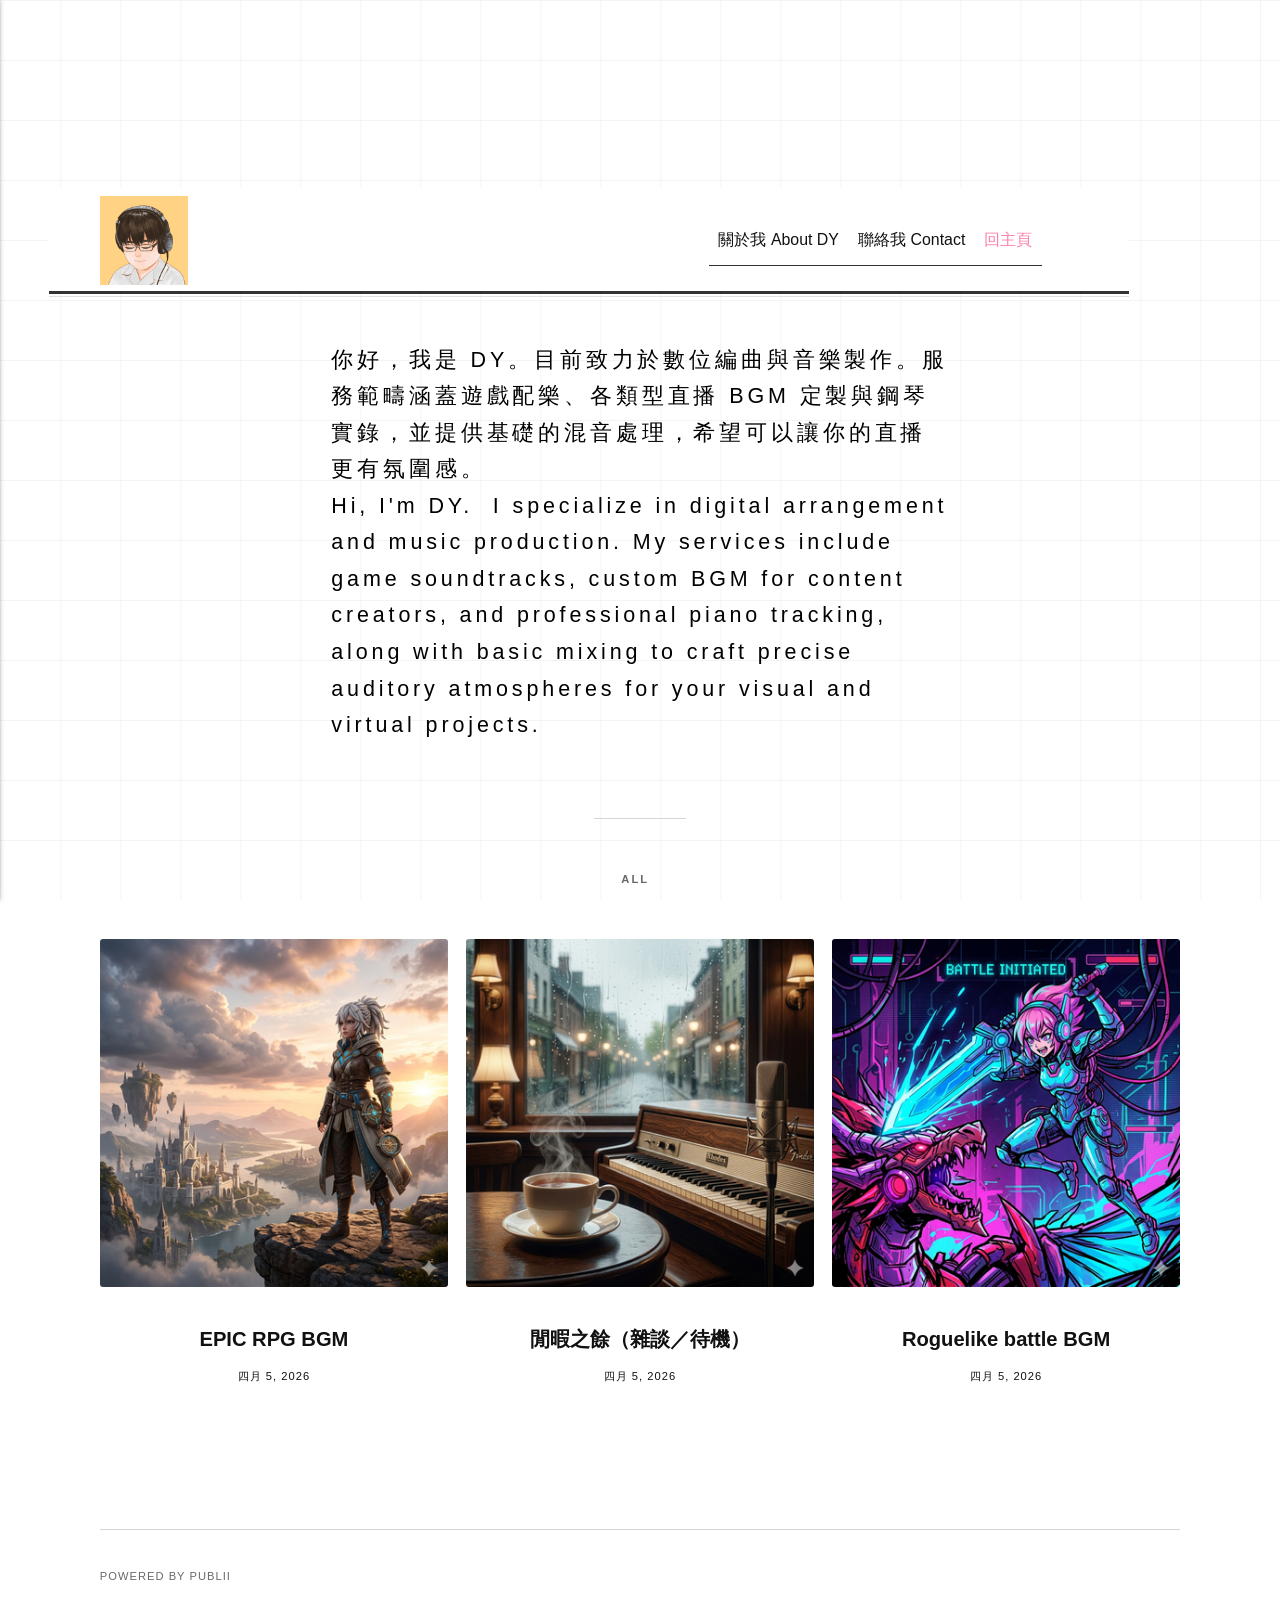
==== commit b6353bb6: "Updated from Publii" ====
--- a/index.html
+++ b/index.html
@@ -1,3 +1,3 @@
 <!DOCTYPE html><html lang="zh-tw"><head><meta charset="utf-8"><meta http-equiv="X-UA-Compatible" content="IE=edge"><meta name="viewport" content="width=device-width,initial-scale=1"><title>DYMusic</title><meta name="generator" content="Publii Open-Source CMS for Static Site"><link rel="canonical" href="https://1201andy-source.github.io/dymusic/"><link rel="alternate" type="application/atom+xml" href="https://1201andy-source.github.io/dymusic/feed.xml" title="DYMusic - RSS"><link rel="alternate" type="application/json" href="https://1201andy-source.github.io/dymusic/feed.json" title="DYMusic - JSON"><meta property="og:title" content="DYMusic"><meta property="og:image" content="https://1201andy-source.github.io/dymusic/media/website/353510115_261635933125607_5962244693864480210_n.jpg"><meta property="og:image:width" content="1080"><meta property="og:image:height" content="1080"><meta property="og:site_name" content="DYMusic"><meta property="og:description" content=""><meta property="og:url" content="https://1201andy-source.github.io/dymusic/"><meta property="og:type" content="website"><link rel="stylesheet" href="https://1201andy-source.github.io/dymusic/assets/css/style.css?v=2b529a1dbef9ebd0ac62d08b516d3806"><script type="application/ld+json">{"@context":"http://schema.org","@type":"Organization","name":"DYMusic","logo":"https://1201andy-source.github.io/dymusic/media/website/353510115_261635933125607_5962244693864480210_n.jpg","url":"https://1201andy-source.github.io/dymusic/"}</script><noscript><style>img[loading] {
                     opacity: 1;
-                }</style></noscript></head><body class="home-template"><div class="container"><header class="header" id="js-header"><a href="https://1201andy-source.github.io/dymusic/" class="logo"><img src="https://1201andy-source.github.io/dymusic/media/website/353510115_261635933125607_5962244693864480210_n.jpg" alt="DYMusic" width="1080" height="1080"></a><nav class="navbar js-navbar"><button class="navbar__toggle js-toggle" aria-label="Menu"><span class="navbar__toggle-box"><span class="navbar__toggle-inner">Menu</span></span></button><ul class="navbar__menu"><li class="active"><a href="https://1201andy-source.github.io/dymusic/" target="_self">回主頁</a></li><li><a href="https://1201andy-source.github.io/dymusic/guan-yu-wo-about-dy.html" target="_self">關於我 About DY</a></li><li><a href="https://1201andy-source.github.io/dymusic/contact-lian-luo-fang-shi.html" target="_self">聯絡我 Contact</a></li></ul></nav></header><main><section class="hero wrapper"><p class="align-left"><span style="color: #000000;">你好，我是 DY。目前致力於數位編曲與音樂製作。服務範疇涵蓋遊戲配樂、各類型直播 BGM 定製與鋼琴實錄，並提供基礎的混音處理，希望可以讓你的直播更有氛圍感。</span><br><span style="color: #000000;">Hi, I'm DY.  I specialize in digital arrangement and music production. My services include game soundtracks, custom BGM for content creators, and professional piano tracking, along with basic mixing to craft precise auditory atmospheres for your visual and virtual projects.</span><br><br></p></section><nav class="filter" aria-label="Content filters"><ul class="filter__button-group" role="group"><li><button class="filter__item is-active" data-filter="*" aria-pressed="true">All</button></li></ul></nav><section class="l-col l-col--3"><article class="c-card"><a href="https://1201andy-source.github.io/dymusic/epic-rpg-bgm.html" class="c-card__link"><div class="c-card__header"><img src="https://1201andy-source.github.io/dymusic/media/posts/3/1775370713607-2.png" srcset="https://1201andy-source.github.io/dymusic/media/posts/3/responsive/1775370713607-2-xs.png 300w, https://1201andy-source.github.io/dymusic/media/posts/3/responsive/1775370713607-2-sm.png 480w, https://1201andy-source.github.io/dymusic/media/posts/3/responsive/1775370713607-2-md.png 768w, https://1201andy-source.github.io/dymusic/media/posts/3/responsive/1775370713607-2-lg.png 1024w, https://1201andy-source.github.io/dymusic/media/posts/3/responsive/1775370713607-2-xl.png 1360w, https://1201andy-source.github.io/dymusic/media/posts/3/responsive/1775370713607-2-2xl.png 1600w, https://1201andy-source.github.io/dymusic/media/posts/3/responsive/1775370713607-2-sm2.png 375w" sizes="(min-width: 75em) 25vw, (min-width: 56.25em) 33vw, (min-width: 37.5em) 50vw, 100vw" loading="lazy" height="1024" width="1024" alt=""></div><div class="c-card__body"><div class="c-card__text"><h2>EPIC RPG BGM</h2><time datetime="2026-04-05T14:49">四月 5, 2026</time></div></div></a></article><article class="c-card"><a href="https://1201andy-source.github.io/dymusic/xian-xia-zhi-yuza-tandai-ji.html" class="c-card__link"><div class="c-card__header"><img src="https://1201andy-source.github.io/dymusic/media/posts/2/1775370653477-2.png" srcset="https://1201andy-source.github.io/dymusic/media/posts/2/responsive/1775370653477-2-xs.png 300w, https://1201andy-source.github.io/dymusic/media/posts/2/responsive/1775370653477-2-sm.png 480w, https://1201andy-source.github.io/dymusic/media/posts/2/responsive/1775370653477-2-md.png 768w, https://1201andy-source.github.io/dymusic/media/posts/2/responsive/1775370653477-2-lg.png 1024w, https://1201andy-source.github.io/dymusic/media/posts/2/responsive/1775370653477-2-xl.png 1360w, https://1201andy-source.github.io/dymusic/media/posts/2/responsive/1775370653477-2-2xl.png 1600w, https://1201andy-source.github.io/dymusic/media/posts/2/responsive/1775370653477-2-sm2.png 375w" sizes="(min-width: 75em) 25vw, (min-width: 56.25em) 33vw, (min-width: 37.5em) 50vw, 100vw" loading="lazy" height="1024" width="1024" alt=""></div><div class="c-card__body"><div class="c-card__text"><h2>閒暇之餘（雜談／待機）</h2><time datetime="2026-04-05T14:47">四月 5, 2026</time></div></div></a></article><article class="c-card"><a href="https://1201andy-source.github.io/dymusic/roguelike-battle-bgm.html" class="c-card__link"><div class="c-card__header"><img src="https://1201andy-source.github.io/dymusic/media/posts/1/1775370962570-2.png" srcset="https://1201andy-source.github.io/dymusic/media/posts/1/responsive/1775370962570-2-xs.png 300w, https://1201andy-source.github.io/dymusic/media/posts/1/responsive/1775370962570-2-sm.png 480w, https://1201andy-source.github.io/dymusic/media/posts/1/responsive/1775370962570-2-md.png 768w, https://1201andy-source.github.io/dymusic/media/posts/1/responsive/1775370962570-2-lg.png 1024w, https://1201andy-source.github.io/dymusic/media/posts/1/responsive/1775370962570-2-xl.png 1360w, https://1201andy-source.github.io/dymusic/media/posts/1/responsive/1775370962570-2-2xl.png 1600w, https://1201andy-source.github.io/dymusic/media/posts/1/responsive/1775370962570-2-sm2.png 375w" sizes="(min-width: 75em) 25vw, (min-width: 56.25em) 33vw, (min-width: 37.5em) 50vw, 100vw" loading="lazy" height="1024" width="1024" alt=""></div><div class="c-card__body"><div class="c-card__text"><h2>Roguelike battle BGM</h2><time datetime="2026-04-05T14:44">四月 5, 2026</time></div></div></a></article></section></main><footer class="footer"><div class="footer__copyright">Powered by Publii</div></footer></div><script defer="defer" src="https://1201andy-source.github.io/dymusic/assets/js/scripts.min.js?v=1762f7ab131e33a4eb8fb224822de245"></script><script>window.publiiThemeMenuConfig={mobileMenuMode:'sidebar',animationSpeed:300,submenuWidth: 'auto',doubleClickTime:500,mobileMenuExpandableSubmenus:true,relatedContainerForOverlayMenuSelector:'.navbar'};</script><script defer="defer" src="https://1201andy-source.github.io/dymusic/assets/js/isotope.pkgd.min.js?v=2afcff647ed260006faa71c8e779e8d4"></script><script>window.addEventListener("DOMContentLoaded",function(){var j=new Isotope(".l-col",{itemSelector:".c-card",percentPosition:true,layoutMode:"masonry",transitionDuration:"0.6s",masonry:{columnWidth:".c-card"}});var g=document.querySelector(".filter__button-group");if(g){g.addEventListener("click",function(i){if(!matchesSelector(i.target,"button")){return}var k=i.target.getAttribute("data-filter");j.arrange({filter:k})});var b=document.querySelectorAll(".filter__button-group");for(var c=0,e=b.length;c<e;c++){var d=b[c];h(d)}function h(i){i.addEventListener("click",function(k){if(!matchesSelector(k.target,"button")){return}var m=i.querySelector(".is-active");if(m){m.classList.remove("is-active");m.setAttribute("aria-pressed","false")}k.target.classList.add("is-active");k.target.setAttribute("aria-pressed","true")})}}var a=document.querySelector(".l-col");var f=document.querySelectorAll(".c-card");a.classList.add("is-visible");j.revealItemElements(f)});</script><script>/*<![CDATA[*/var images=document.querySelectorAll("img[loading]");for(var i=0;i<images.length;i++){if(images[i].complete){images[i].classList.add("is-loaded")}else{images[i].addEventListener("load",function(){this.classList.add("is-loaded")},false)}};/*]]>*/</script></body></html>+                }</style></noscript></head><body class="home-template"><div class="container"><header class="header" id="js-header"><a href="https://1201andy-source.github.io/dymusic/" class="logo"><img src="https://1201andy-source.github.io/dymusic/media/website/353510115_261635933125607_5962244693864480210_n.jpg" alt="DYMusic" width="1080" height="1080"></a><nav class="navbar js-navbar"><button class="navbar__toggle js-toggle" aria-label="Menu"><span class="navbar__toggle-box"><span class="navbar__toggle-inner">Menu</span></span></button><ul class="navbar__menu"><li><a href="https://1201andy-source.github.io/dymusic/guan-yu-wo-about-dy.html" target="_self">關於我 About DY</a></li><li><a href="https://1201andy-source.github.io/dymusic/contact-lian-luo-fang-shi.html" target="_self">聯絡我 Contact</a></li><li class="active"><a href="https://1201andy-source.github.io/dymusic/" target="_self">回主頁</a></li></ul></nav></header><main><section class="hero wrapper"><p class="align-left"><span style="color: #000000;">你好，我是 DY。目前致力於數位編曲與音樂製作。服務範疇涵蓋遊戲配樂、各類型直播 BGM 定製與鋼琴實錄，並提供基礎的混音處理，希望可以讓你的直播更有氛圍感。</span><br><span style="color: #000000;">Hi, I'm DY.  I specialize in digital arrangement and music production. My services include game soundtracks, custom BGM for content creators, and professional piano tracking, along with basic mixing to craft precise auditory atmospheres for your visual and virtual projects.</span><br><br></p></section><nav class="filter" aria-label="Content filters"><ul class="filter__button-group" role="group"><li><button class="filter__item is-active" data-filter="*" aria-pressed="true">All</button></li></ul></nav><section class="l-col l-col--3"><article class="c-card"><a href="https://1201andy-source.github.io/dymusic/epic-rpg-bgm.html" class="c-card__link"><div class="c-card__header"><img src="https://1201andy-source.github.io/dymusic/media/posts/3/1775370713607-2.png" srcset="https://1201andy-source.github.io/dymusic/media/posts/3/responsive/1775370713607-2-xs.png 300w, https://1201andy-source.github.io/dymusic/media/posts/3/responsive/1775370713607-2-sm.png 480w, https://1201andy-source.github.io/dymusic/media/posts/3/responsive/1775370713607-2-md.png 768w, https://1201andy-source.github.io/dymusic/media/posts/3/responsive/1775370713607-2-lg.png 1024w, https://1201andy-source.github.io/dymusic/media/posts/3/responsive/1775370713607-2-xl.png 1360w, https://1201andy-source.github.io/dymusic/media/posts/3/responsive/1775370713607-2-2xl.png 1600w, https://1201andy-source.github.io/dymusic/media/posts/3/responsive/1775370713607-2-sm2.png 375w" sizes="(min-width: 75em) 25vw, (min-width: 56.25em) 33vw, (min-width: 37.5em) 50vw, 100vw" loading="lazy" height="1024" width="1024" alt=""></div><div class="c-card__body"><div class="c-card__text"><h2>EPIC RPG BGM</h2><time datetime="2026-04-05T14:49">四月 5, 2026</time></div></div></a></article><article class="c-card"><a href="https://1201andy-source.github.io/dymusic/xian-xia-zhi-yuza-tandai-ji.html" class="c-card__link"><div class="c-card__header"><img src="https://1201andy-source.github.io/dymusic/media/posts/2/1775370653477-2.png" srcset="https://1201andy-source.github.io/dymusic/media/posts/2/responsive/1775370653477-2-xs.png 300w, https://1201andy-source.github.io/dymusic/media/posts/2/responsive/1775370653477-2-sm.png 480w, https://1201andy-source.github.io/dymusic/media/posts/2/responsive/1775370653477-2-md.png 768w, https://1201andy-source.github.io/dymusic/media/posts/2/responsive/1775370653477-2-lg.png 1024w, https://1201andy-source.github.io/dymusic/media/posts/2/responsive/1775370653477-2-xl.png 1360w, https://1201andy-source.github.io/dymusic/media/posts/2/responsive/1775370653477-2-2xl.png 1600w, https://1201andy-source.github.io/dymusic/media/posts/2/responsive/1775370653477-2-sm2.png 375w" sizes="(min-width: 75em) 25vw, (min-width: 56.25em) 33vw, (min-width: 37.5em) 50vw, 100vw" loading="lazy" height="1024" width="1024" alt=""></div><div class="c-card__body"><div class="c-card__text"><h2>閒暇之餘（雜談／待機）</h2><time datetime="2026-04-05T14:47">四月 5, 2026</time></div></div></a></article><article class="c-card"><a href="https://1201andy-source.github.io/dymusic/roguelike-battle-bgm.html" class="c-card__link"><div class="c-card__header"><img src="https://1201andy-source.github.io/dymusic/media/posts/1/1775370962570-2.png" srcset="https://1201andy-source.github.io/dymusic/media/posts/1/responsive/1775370962570-2-xs.png 300w, https://1201andy-source.github.io/dymusic/media/posts/1/responsive/1775370962570-2-sm.png 480w, https://1201andy-source.github.io/dymusic/media/posts/1/responsive/1775370962570-2-md.png 768w, https://1201andy-source.github.io/dymusic/media/posts/1/responsive/1775370962570-2-lg.png 1024w, https://1201andy-source.github.io/dymusic/media/posts/1/responsive/1775370962570-2-xl.png 1360w, https://1201andy-source.github.io/dymusic/media/posts/1/responsive/1775370962570-2-2xl.png 1600w, https://1201andy-source.github.io/dymusic/media/posts/1/responsive/1775370962570-2-sm2.png 375w" sizes="(min-width: 75em) 25vw, (min-width: 56.25em) 33vw, (min-width: 37.5em) 50vw, 100vw" loading="lazy" height="1024" width="1024" alt=""></div><div class="c-card__body"><div class="c-card__text"><h2>Roguelike battle BGM</h2><time datetime="2026-04-05T14:44">四月 5, 2026</time></div></div></a></article></section></main><footer class="footer"><div class="footer__copyright">Powered by Publii</div></footer></div><script defer="defer" src="https://1201andy-source.github.io/dymusic/assets/js/scripts.min.js?v=1762f7ab131e33a4eb8fb224822de245"></script><script>window.publiiThemeMenuConfig={mobileMenuMode:'sidebar',animationSpeed:300,submenuWidth: 'auto',doubleClickTime:500,mobileMenuExpandableSubmenus:true,relatedContainerForOverlayMenuSelector:'.navbar'};</script><script defer="defer" src="https://1201andy-source.github.io/dymusic/assets/js/isotope.pkgd.min.js?v=2afcff647ed260006faa71c8e779e8d4"></script><script>window.addEventListener("DOMContentLoaded",function(){var j=new Isotope(".l-col",{itemSelector:".c-card",percentPosition:true,layoutMode:"masonry",transitionDuration:"0.6s",masonry:{columnWidth:".c-card"}});var g=document.querySelector(".filter__button-group");if(g){g.addEventListener("click",function(i){if(!matchesSelector(i.target,"button")){return}var k=i.target.getAttribute("data-filter");j.arrange({filter:k})});var b=document.querySelectorAll(".filter__button-group");for(var c=0,e=b.length;c<e;c++){var d=b[c];h(d)}function h(i){i.addEventListener("click",function(k){if(!matchesSelector(k.target,"button")){return}var m=i.querySelector(".is-active");if(m){m.classList.remove("is-active");m.setAttribute("aria-pressed","false")}k.target.classList.add("is-active");k.target.setAttribute("aria-pressed","true")})}}var a=document.querySelector(".l-col");var f=document.querySelectorAll(".c-card");a.classList.add("is-visible");j.revealItemElements(f)});</script><script>/*<![CDATA[*/var images=document.querySelectorAll("img[loading]");for(var i=0;i<images.length;i++){if(images[i].complete){images[i].classList.add("is-loaded")}else{images[i].addEventListener("load",function(){this.classList.add("is-loaded")},false)}};/*]]>*/</script></body></html>
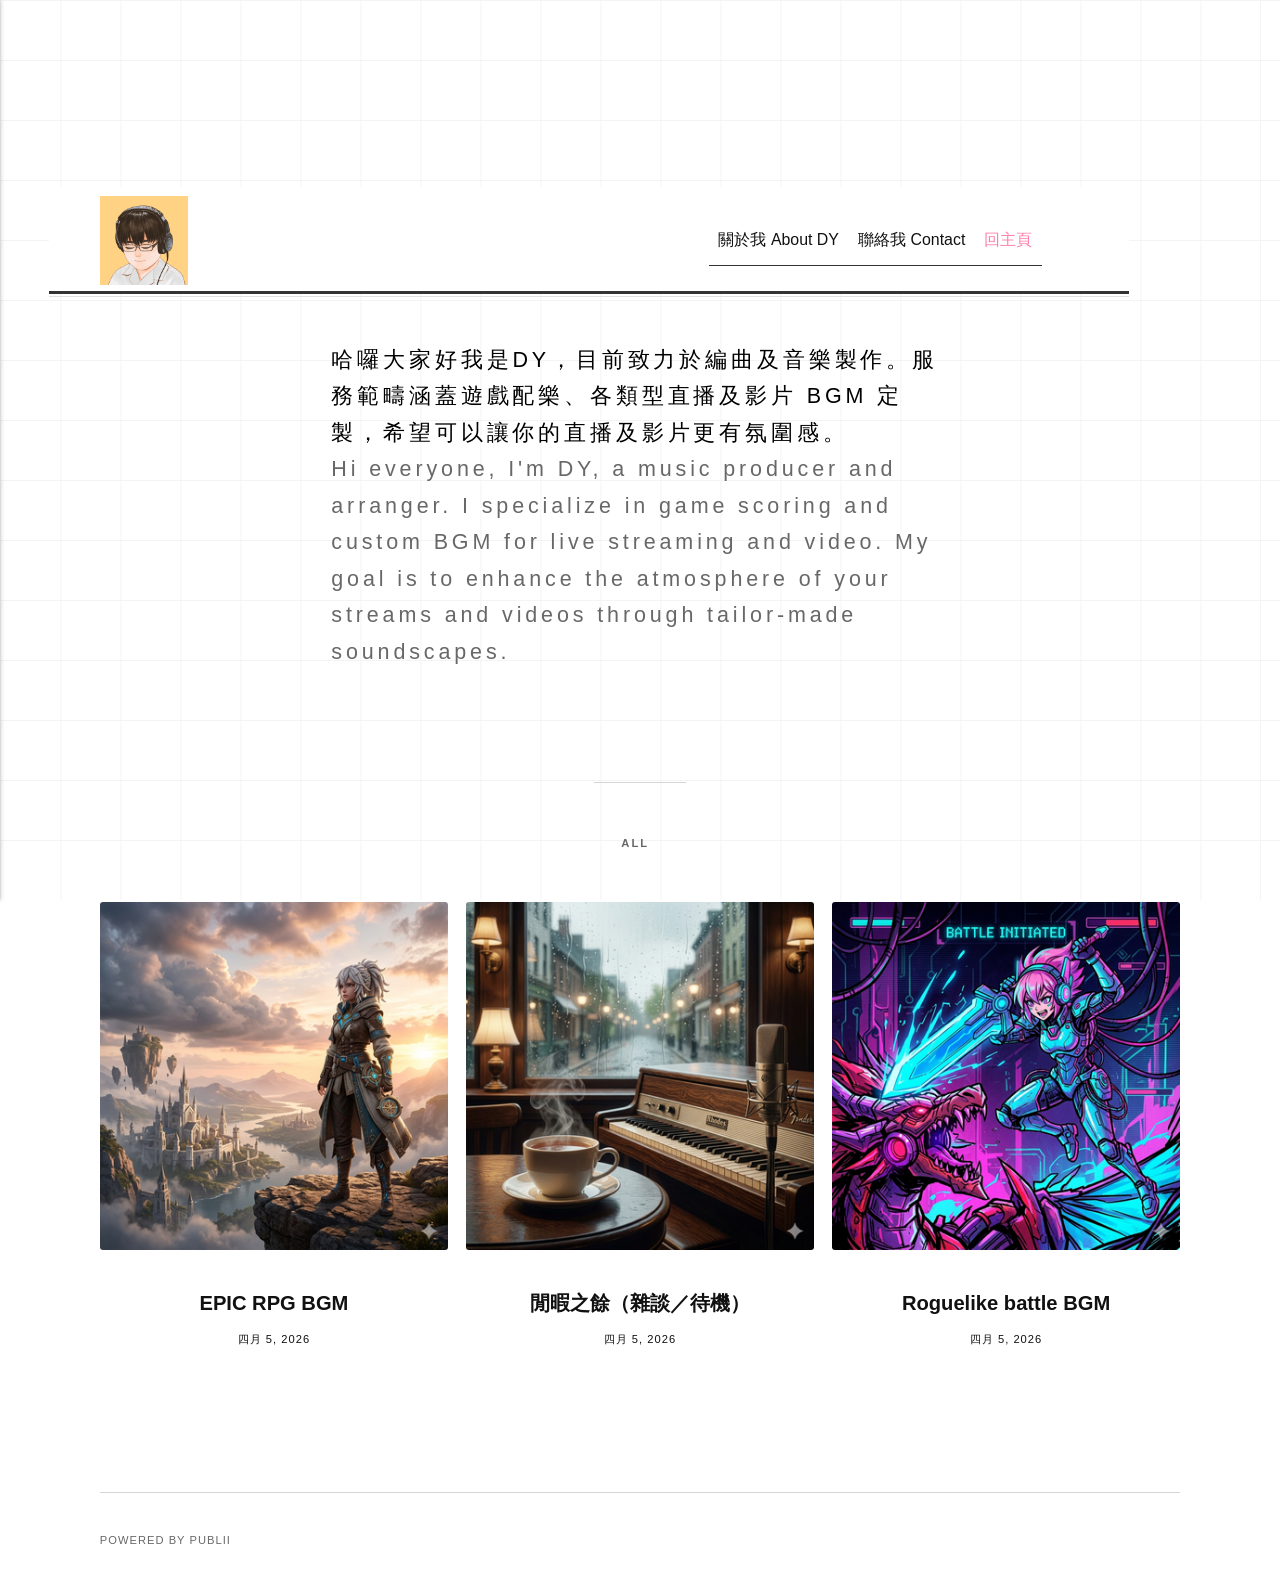
==== commit 2a8f056c: "Updated from Publii" ====
--- a/index.html
+++ b/index.html
@@ -1,3 +1,3 @@
 <!DOCTYPE html><html lang="zh-tw"><head><meta charset="utf-8"><meta http-equiv="X-UA-Compatible" content="IE=edge"><meta name="viewport" content="width=device-width,initial-scale=1"><title>DYMusic</title><meta name="generator" content="Publii Open-Source CMS for Static Site"><link rel="canonical" href="https://1201andy-source.github.io/dymusic/"><link rel="alternate" type="application/atom+xml" href="https://1201andy-source.github.io/dymusic/feed.xml" title="DYMusic - RSS"><link rel="alternate" type="application/json" href="https://1201andy-source.github.io/dymusic/feed.json" title="DYMusic - JSON"><meta property="og:title" content="DYMusic"><meta property="og:image" content="https://1201andy-source.github.io/dymusic/media/website/353510115_261635933125607_5962244693864480210_n.jpg"><meta property="og:image:width" content="1080"><meta property="og:image:height" content="1080"><meta property="og:site_name" content="DYMusic"><meta property="og:description" content=""><meta property="og:url" content="https://1201andy-source.github.io/dymusic/"><meta property="og:type" content="website"><link rel="stylesheet" href="https://1201andy-source.github.io/dymusic/assets/css/style.css?v=2b529a1dbef9ebd0ac62d08b516d3806"><script type="application/ld+json">{"@context":"http://schema.org","@type":"Organization","name":"DYMusic","logo":"https://1201andy-source.github.io/dymusic/media/website/353510115_261635933125607_5962244693864480210_n.jpg","url":"https://1201andy-source.github.io/dymusic/"}</script><noscript><style>img[loading] {
                     opacity: 1;
-                }</style></noscript></head><body class="home-template"><div class="container"><header class="header" id="js-header"><a href="https://1201andy-source.github.io/dymusic/" class="logo"><img src="https://1201andy-source.github.io/dymusic/media/website/353510115_261635933125607_5962244693864480210_n.jpg" alt="DYMusic" width="1080" height="1080"></a><nav class="navbar js-navbar"><button class="navbar__toggle js-toggle" aria-label="Menu"><span class="navbar__toggle-box"><span class="navbar__toggle-inner">Menu</span></span></button><ul class="navbar__menu"><li><a href="https://1201andy-source.github.io/dymusic/guan-yu-wo-about-dy.html" target="_self">關於我 About DY</a></li><li><a href="https://1201andy-source.github.io/dymusic/contact-lian-luo-fang-shi.html" target="_self">聯絡我 Contact</a></li><li class="active"><a href="https://1201andy-source.github.io/dymusic/" target="_self">回主頁</a></li></ul></nav></header><main><section class="hero wrapper"><p class="align-left"><span style="color: #000000;">你好，我是 DY。目前致力於數位編曲與音樂製作。服務範疇涵蓋遊戲配樂、各類型直播 BGM 定製與鋼琴實錄，並提供基礎的混音處理，希望可以讓你的直播更有氛圍感。</span><br><span style="color: #000000;">Hi, I'm DY.  I specialize in digital arrangement and music production. My services include game soundtracks, custom BGM for content creators, and professional piano tracking, along with basic mixing to craft precise auditory atmospheres for your visual and virtual projects.</span><br><br></p></section><nav class="filter" aria-label="Content filters"><ul class="filter__button-group" role="group"><li><button class="filter__item is-active" data-filter="*" aria-pressed="true">All</button></li></ul></nav><section class="l-col l-col--3"><article class="c-card"><a href="https://1201andy-source.github.io/dymusic/epic-rpg-bgm.html" class="c-card__link"><div class="c-card__header"><img src="https://1201andy-source.github.io/dymusic/media/posts/3/1775370713607-2.png" srcset="https://1201andy-source.github.io/dymusic/media/posts/3/responsive/1775370713607-2-xs.png 300w, https://1201andy-source.github.io/dymusic/media/posts/3/responsive/1775370713607-2-sm.png 480w, https://1201andy-source.github.io/dymusic/media/posts/3/responsive/1775370713607-2-md.png 768w, https://1201andy-source.github.io/dymusic/media/posts/3/responsive/1775370713607-2-lg.png 1024w, https://1201andy-source.github.io/dymusic/media/posts/3/responsive/1775370713607-2-xl.png 1360w, https://1201andy-source.github.io/dymusic/media/posts/3/responsive/1775370713607-2-2xl.png 1600w, https://1201andy-source.github.io/dymusic/media/posts/3/responsive/1775370713607-2-sm2.png 375w" sizes="(min-width: 75em) 25vw, (min-width: 56.25em) 33vw, (min-width: 37.5em) 50vw, 100vw" loading="lazy" height="1024" width="1024" alt=""></div><div class="c-card__body"><div class="c-card__text"><h2>EPIC RPG BGM</h2><time datetime="2026-04-05T14:49">四月 5, 2026</time></div></div></a></article><article class="c-card"><a href="https://1201andy-source.github.io/dymusic/xian-xia-zhi-yuza-tandai-ji.html" class="c-card__link"><div class="c-card__header"><img src="https://1201andy-source.github.io/dymusic/media/posts/2/1775370653477-2.png" srcset="https://1201andy-source.github.io/dymusic/media/posts/2/responsive/1775370653477-2-xs.png 300w, https://1201andy-source.github.io/dymusic/media/posts/2/responsive/1775370653477-2-sm.png 480w, https://1201andy-source.github.io/dymusic/media/posts/2/responsive/1775370653477-2-md.png 768w, https://1201andy-source.github.io/dymusic/media/posts/2/responsive/1775370653477-2-lg.png 1024w, https://1201andy-source.github.io/dymusic/media/posts/2/responsive/1775370653477-2-xl.png 1360w, https://1201andy-source.github.io/dymusic/media/posts/2/responsive/1775370653477-2-2xl.png 1600w, https://1201andy-source.github.io/dymusic/media/posts/2/responsive/1775370653477-2-sm2.png 375w" sizes="(min-width: 75em) 25vw, (min-width: 56.25em) 33vw, (min-width: 37.5em) 50vw, 100vw" loading="lazy" height="1024" width="1024" alt=""></div><div class="c-card__body"><div class="c-card__text"><h2>閒暇之餘（雜談／待機）</h2><time datetime="2026-04-05T14:47">四月 5, 2026</time></div></div></a></article><article class="c-card"><a href="https://1201andy-source.github.io/dymusic/roguelike-battle-bgm.html" class="c-card__link"><div class="c-card__header"><img src="https://1201andy-source.github.io/dymusic/media/posts/1/1775370962570-2.png" srcset="https://1201andy-source.github.io/dymusic/media/posts/1/responsive/1775370962570-2-xs.png 300w, https://1201andy-source.github.io/dymusic/media/posts/1/responsive/1775370962570-2-sm.png 480w, https://1201andy-source.github.io/dymusic/media/posts/1/responsive/1775370962570-2-md.png 768w, https://1201andy-source.github.io/dymusic/media/posts/1/responsive/1775370962570-2-lg.png 1024w, https://1201andy-source.github.io/dymusic/media/posts/1/responsive/1775370962570-2-xl.png 1360w, https://1201andy-source.github.io/dymusic/media/posts/1/responsive/1775370962570-2-2xl.png 1600w, https://1201andy-source.github.io/dymusic/media/posts/1/responsive/1775370962570-2-sm2.png 375w" sizes="(min-width: 75em) 25vw, (min-width: 56.25em) 33vw, (min-width: 37.5em) 50vw, 100vw" loading="lazy" height="1024" width="1024" alt=""></div><div class="c-card__body"><div class="c-card__text"><h2>Roguelike battle BGM</h2><time datetime="2026-04-05T14:44">四月 5, 2026</time></div></div></a></article></section></main><footer class="footer"><div class="footer__copyright">Powered by Publii</div></footer></div><script defer="defer" src="https://1201andy-source.github.io/dymusic/assets/js/scripts.min.js?v=1762f7ab131e33a4eb8fb224822de245"></script><script>window.publiiThemeMenuConfig={mobileMenuMode:'sidebar',animationSpeed:300,submenuWidth: 'auto',doubleClickTime:500,mobileMenuExpandableSubmenus:true,relatedContainerForOverlayMenuSelector:'.navbar'};</script><script defer="defer" src="https://1201andy-source.github.io/dymusic/assets/js/isotope.pkgd.min.js?v=2afcff647ed260006faa71c8e779e8d4"></script><script>window.addEventListener("DOMContentLoaded",function(){var j=new Isotope(".l-col",{itemSelector:".c-card",percentPosition:true,layoutMode:"masonry",transitionDuration:"0.6s",masonry:{columnWidth:".c-card"}});var g=document.querySelector(".filter__button-group");if(g){g.addEventListener("click",function(i){if(!matchesSelector(i.target,"button")){return}var k=i.target.getAttribute("data-filter");j.arrange({filter:k})});var b=document.querySelectorAll(".filter__button-group");for(var c=0,e=b.length;c<e;c++){var d=b[c];h(d)}function h(i){i.addEventListener("click",function(k){if(!matchesSelector(k.target,"button")){return}var m=i.querySelector(".is-active");if(m){m.classList.remove("is-active");m.setAttribute("aria-pressed","false")}k.target.classList.add("is-active");k.target.setAttribute("aria-pressed","true")})}}var a=document.querySelector(".l-col");var f=document.querySelectorAll(".c-card");a.classList.add("is-visible");j.revealItemElements(f)});</script><script>/*<![CDATA[*/var images=document.querySelectorAll("img[loading]");for(var i=0;i<images.length;i++){if(images[i].complete){images[i].classList.add("is-loaded")}else{images[i].addEventListener("load",function(){this.classList.add("is-loaded")},false)}};/*]]>*/</script></body></html>+                }</style></noscript></head><body class="home-template"><div class="container"><header class="header" id="js-header"><a href="https://1201andy-source.github.io/dymusic/" class="logo"><img src="https://1201andy-source.github.io/dymusic/media/website/353510115_261635933125607_5962244693864480210_n.jpg" alt="DYMusic" width="1080" height="1080"></a><nav class="navbar js-navbar"><button class="navbar__toggle js-toggle" aria-label="Menu"><span class="navbar__toggle-box"><span class="navbar__toggle-inner">Menu</span></span></button><ul class="navbar__menu"><li><a href="https://1201andy-source.github.io/dymusic/guan-yu-wo-about-dy.html" target="_self">關於我 About DY</a></li><li><a href="https://1201andy-source.github.io/dymusic/contact-lian-luo-fang-shi.html" target="_self">聯絡我 Contact</a></li><li class="active"><a href="https://1201andy-source.github.io/dymusic/" target="_self">回主頁</a></li></ul></nav></header><main><section class="hero wrapper"><p class="align-left"><span style="color: #000000;">哈囉大家好我是DY，目前致力於編曲及音樂製作。服務範疇涵蓋遊戲配樂、各類型直播及影片 BGM 定製，希望可以讓你的直播及影片更有氛圍感。</span><br>Hi everyone, I'm DY, a music producer and arranger. I specialize in game scoring and custom BGM for live streaming and video. My goal is to enhance the atmosphere of your streams and videos through tailor-made soundscapes.<br> <br><br></p></section><nav class="filter" aria-label="Content filters"><ul class="filter__button-group" role="group"><li><button class="filter__item is-active" data-filter="*" aria-pressed="true">All</button></li></ul></nav><section class="l-col l-col--3"><article class="c-card"><a href="https://1201andy-source.github.io/dymusic/epic-rpg-bgm.html" class="c-card__link"><div class="c-card__header"><img src="https://1201andy-source.github.io/dymusic/media/posts/3/1775370713607-2.png" srcset="https://1201andy-source.github.io/dymusic/media/posts/3/responsive/1775370713607-2-xs.png 300w, https://1201andy-source.github.io/dymusic/media/posts/3/responsive/1775370713607-2-sm.png 480w, https://1201andy-source.github.io/dymusic/media/posts/3/responsive/1775370713607-2-md.png 768w, https://1201andy-source.github.io/dymusic/media/posts/3/responsive/1775370713607-2-lg.png 1024w, https://1201andy-source.github.io/dymusic/media/posts/3/responsive/1775370713607-2-xl.png 1360w, https://1201andy-source.github.io/dymusic/media/posts/3/responsive/1775370713607-2-2xl.png 1600w, https://1201andy-source.github.io/dymusic/media/posts/3/responsive/1775370713607-2-sm2.png 375w" sizes="(min-width: 75em) 25vw, (min-width: 56.25em) 33vw, (min-width: 37.5em) 50vw, 100vw" loading="lazy" height="1024" width="1024" alt=""></div><div class="c-card__body"><div class="c-card__text"><h2>EPIC RPG BGM</h2><time datetime="2026-04-05T14:49">四月 5, 2026</time></div></div></a></article><article class="c-card"><a href="https://1201andy-source.github.io/dymusic/xian-xia-zhi-yuza-tandai-ji.html" class="c-card__link"><div class="c-card__header"><img src="https://1201andy-source.github.io/dymusic/media/posts/2/1775370653477-2.png" srcset="https://1201andy-source.github.io/dymusic/media/posts/2/responsive/1775370653477-2-xs.png 300w, https://1201andy-source.github.io/dymusic/media/posts/2/responsive/1775370653477-2-sm.png 480w, https://1201andy-source.github.io/dymusic/media/posts/2/responsive/1775370653477-2-md.png 768w, https://1201andy-source.github.io/dymusic/media/posts/2/responsive/1775370653477-2-lg.png 1024w, https://1201andy-source.github.io/dymusic/media/posts/2/responsive/1775370653477-2-xl.png 1360w, https://1201andy-source.github.io/dymusic/media/posts/2/responsive/1775370653477-2-2xl.png 1600w, https://1201andy-source.github.io/dymusic/media/posts/2/responsive/1775370653477-2-sm2.png 375w" sizes="(min-width: 75em) 25vw, (min-width: 56.25em) 33vw, (min-width: 37.5em) 50vw, 100vw" loading="lazy" height="1024" width="1024" alt=""></div><div class="c-card__body"><div class="c-card__text"><h2>閒暇之餘（雜談／待機）</h2><time datetime="2026-04-05T14:47">四月 5, 2026</time></div></div></a></article><article class="c-card"><a href="https://1201andy-source.github.io/dymusic/roguelike-battle-bgm.html" class="c-card__link"><div class="c-card__header"><img src="https://1201andy-source.github.io/dymusic/media/posts/1/1775370962570-2.png" srcset="https://1201andy-source.github.io/dymusic/media/posts/1/responsive/1775370962570-2-xs.png 300w, https://1201andy-source.github.io/dymusic/media/posts/1/responsive/1775370962570-2-sm.png 480w, https://1201andy-source.github.io/dymusic/media/posts/1/responsive/1775370962570-2-md.png 768w, https://1201andy-source.github.io/dymusic/media/posts/1/responsive/1775370962570-2-lg.png 1024w, https://1201andy-source.github.io/dymusic/media/posts/1/responsive/1775370962570-2-xl.png 1360w, https://1201andy-source.github.io/dymusic/media/posts/1/responsive/1775370962570-2-2xl.png 1600w, https://1201andy-source.github.io/dymusic/media/posts/1/responsive/1775370962570-2-sm2.png 375w" sizes="(min-width: 75em) 25vw, (min-width: 56.25em) 33vw, (min-width: 37.5em) 50vw, 100vw" loading="lazy" height="1024" width="1024" alt=""></div><div class="c-card__body"><div class="c-card__text"><h2>Roguelike battle BGM</h2><time datetime="2026-04-05T14:44">四月 5, 2026</time></div></div></a></article></section></main><footer class="footer"><div class="footer__copyright">Powered by Publii</div></footer></div><script defer="defer" src="https://1201andy-source.github.io/dymusic/assets/js/scripts.min.js?v=1762f7ab131e33a4eb8fb224822de245"></script><script>window.publiiThemeMenuConfig={mobileMenuMode:'sidebar',animationSpeed:300,submenuWidth: 'auto',doubleClickTime:500,mobileMenuExpandableSubmenus:true,relatedContainerForOverlayMenuSelector:'.navbar'};</script><script defer="defer" src="https://1201andy-source.github.io/dymusic/assets/js/isotope.pkgd.min.js?v=2afcff647ed260006faa71c8e779e8d4"></script><script>window.addEventListener("DOMContentLoaded",function(){var j=new Isotope(".l-col",{itemSelector:".c-card",percentPosition:true,layoutMode:"masonry",transitionDuration:"0.6s",masonry:{columnWidth:".c-card"}});var g=document.querySelector(".filter__button-group");if(g){g.addEventListener("click",function(i){if(!matchesSelector(i.target,"button")){return}var k=i.target.getAttribute("data-filter");j.arrange({filter:k})});var b=document.querySelectorAll(".filter__button-group");for(var c=0,e=b.length;c<e;c++){var d=b[c];h(d)}function h(i){i.addEventListener("click",function(k){if(!matchesSelector(k.target,"button")){return}var m=i.querySelector(".is-active");if(m){m.classList.remove("is-active");m.setAttribute("aria-pressed","false")}k.target.classList.add("is-active");k.target.setAttribute("aria-pressed","true")})}}var a=document.querySelector(".l-col");var f=document.querySelectorAll(".c-card");a.classList.add("is-visible");j.revealItemElements(f)});</script><script>/*<![CDATA[*/var images=document.querySelectorAll("img[loading]");for(var i=0;i<images.length;i++){if(images[i].complete){images[i].classList.add("is-loaded")}else{images[i].addEventListener("load",function(){this.classList.add("is-loaded")},false)}};/*]]>*/</script></body></html>
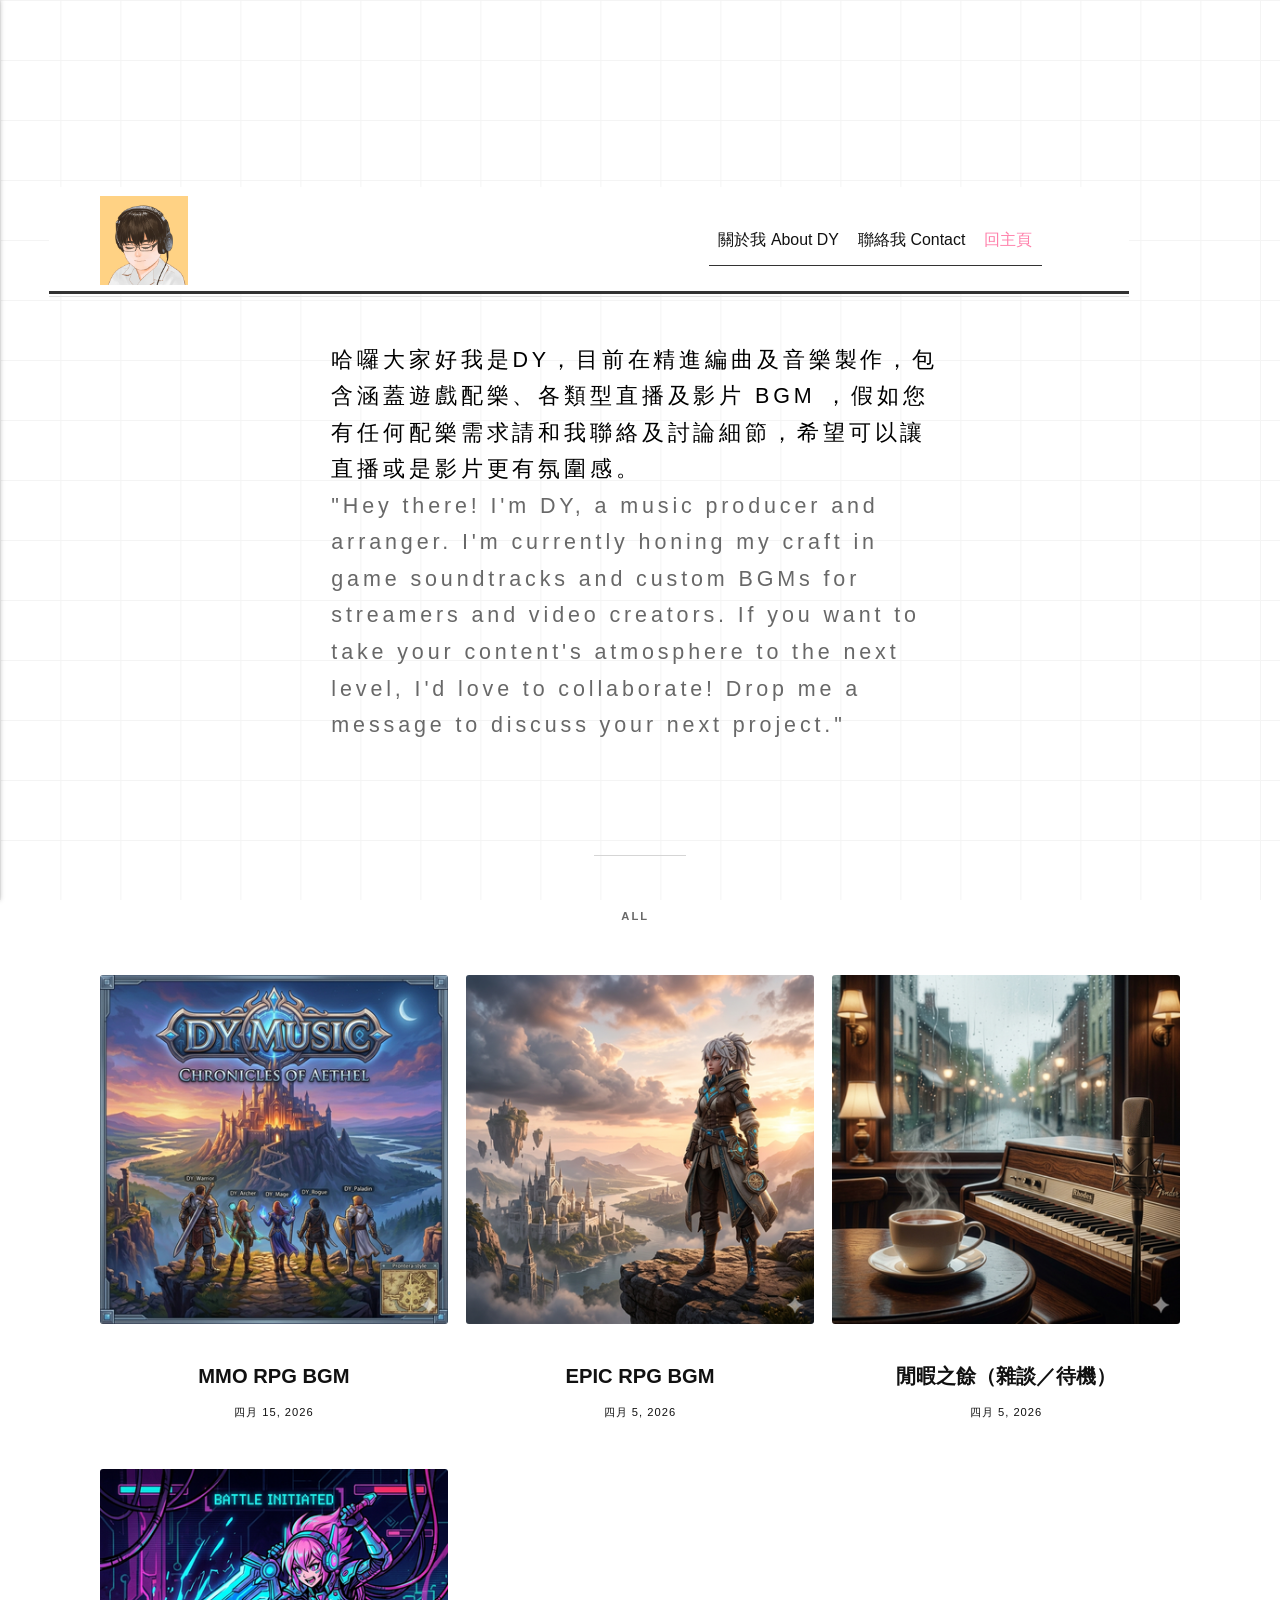
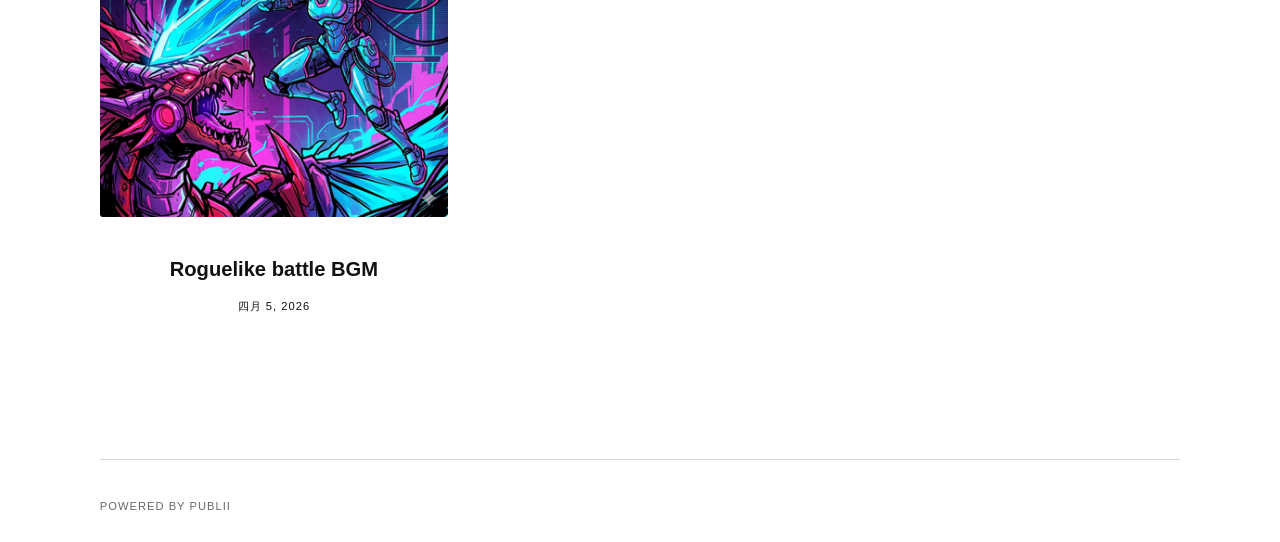
==== commit aed9411d: "Updated from Publii" ====
--- a/index.html
+++ b/index.html
@@ -1,3 +1,3 @@
 <!DOCTYPE html><html lang="zh-tw"><head><meta charset="utf-8"><meta http-equiv="X-UA-Compatible" content="IE=edge"><meta name="viewport" content="width=device-width,initial-scale=1"><title>DYMusic</title><meta name="generator" content="Publii Open-Source CMS for Static Site"><link rel="canonical" href="https://1201andy-source.github.io/dymusic/"><link rel="alternate" type="application/atom+xml" href="https://1201andy-source.github.io/dymusic/feed.xml" title="DYMusic - RSS"><link rel="alternate" type="application/json" href="https://1201andy-source.github.io/dymusic/feed.json" title="DYMusic - JSON"><meta property="og:title" content="DYMusic"><meta property="og:image" content="https://1201andy-source.github.io/dymusic/media/website/353510115_261635933125607_5962244693864480210_n.jpg"><meta property="og:image:width" content="1080"><meta property="og:image:height" content="1080"><meta property="og:site_name" content="DYMusic"><meta property="og:description" content=""><meta property="og:url" content="https://1201andy-source.github.io/dymusic/"><meta property="og:type" content="website"><link rel="stylesheet" href="https://1201andy-source.github.io/dymusic/assets/css/style.css?v=2b529a1dbef9ebd0ac62d08b516d3806"><script type="application/ld+json">{"@context":"http://schema.org","@type":"Organization","name":"DYMusic","logo":"https://1201andy-source.github.io/dymusic/media/website/353510115_261635933125607_5962244693864480210_n.jpg","url":"https://1201andy-source.github.io/dymusic/"}</script><noscript><style>img[loading] {
                     opacity: 1;
-                }</style></noscript></head><body class="home-template"><div class="container"><header class="header" id="js-header"><a href="https://1201andy-source.github.io/dymusic/" class="logo"><img src="https://1201andy-source.github.io/dymusic/media/website/353510115_261635933125607_5962244693864480210_n.jpg" alt="DYMusic" width="1080" height="1080"></a><nav class="navbar js-navbar"><button class="navbar__toggle js-toggle" aria-label="Menu"><span class="navbar__toggle-box"><span class="navbar__toggle-inner">Menu</span></span></button><ul class="navbar__menu"><li><a href="https://1201andy-source.github.io/dymusic/guan-yu-wo-about-dy.html" target="_self">關於我 About DY</a></li><li><a href="https://1201andy-source.github.io/dymusic/contact-lian-luo-fang-shi.html" target="_self">聯絡我 Contact</a></li><li class="active"><a href="https://1201andy-source.github.io/dymusic/" target="_self">回主頁</a></li></ul></nav></header><main><section class="hero wrapper"><p class="align-left"><span style="color: #000000;">哈囉大家好我是DY，目前致力於編曲及音樂製作。服務範疇涵蓋遊戲配樂、各類型直播及影片 BGM 定製，希望可以讓你的直播及影片更有氛圍感。</span><br>Hi everyone, I'm DY, a music producer and arranger. I specialize in game scoring and custom BGM for live streaming and video. My goal is to enhance the atmosphere of your streams and videos through tailor-made soundscapes.<br> <br><br></p></section><nav class="filter" aria-label="Content filters"><ul class="filter__button-group" role="group"><li><button class="filter__item is-active" data-filter="*" aria-pressed="true">All</button></li></ul></nav><section class="l-col l-col--3"><article class="c-card"><a href="https://1201andy-source.github.io/dymusic/epic-rpg-bgm.html" class="c-card__link"><div class="c-card__header"><img src="https://1201andy-source.github.io/dymusic/media/posts/3/1775370713607-2.png" srcset="https://1201andy-source.github.io/dymusic/media/posts/3/responsive/1775370713607-2-xs.png 300w, https://1201andy-source.github.io/dymusic/media/posts/3/responsive/1775370713607-2-sm.png 480w, https://1201andy-source.github.io/dymusic/media/posts/3/responsive/1775370713607-2-md.png 768w, https://1201andy-source.github.io/dymusic/media/posts/3/responsive/1775370713607-2-lg.png 1024w, https://1201andy-source.github.io/dymusic/media/posts/3/responsive/1775370713607-2-xl.png 1360w, https://1201andy-source.github.io/dymusic/media/posts/3/responsive/1775370713607-2-2xl.png 1600w, https://1201andy-source.github.io/dymusic/media/posts/3/responsive/1775370713607-2-sm2.png 375w" sizes="(min-width: 75em) 25vw, (min-width: 56.25em) 33vw, (min-width: 37.5em) 50vw, 100vw" loading="lazy" height="1024" width="1024" alt=""></div><div class="c-card__body"><div class="c-card__text"><h2>EPIC RPG BGM</h2><time datetime="2026-04-05T14:49">四月 5, 2026</time></div></div></a></article><article class="c-card"><a href="https://1201andy-source.github.io/dymusic/xian-xia-zhi-yuza-tandai-ji.html" class="c-card__link"><div class="c-card__header"><img src="https://1201andy-source.github.io/dymusic/media/posts/2/1775370653477-2.png" srcset="https://1201andy-source.github.io/dymusic/media/posts/2/responsive/1775370653477-2-xs.png 300w, https://1201andy-source.github.io/dymusic/media/posts/2/responsive/1775370653477-2-sm.png 480w, https://1201andy-source.github.io/dymusic/media/posts/2/responsive/1775370653477-2-md.png 768w, https://1201andy-source.github.io/dymusic/media/posts/2/responsive/1775370653477-2-lg.png 1024w, https://1201andy-source.github.io/dymusic/media/posts/2/responsive/1775370653477-2-xl.png 1360w, https://1201andy-source.github.io/dymusic/media/posts/2/responsive/1775370653477-2-2xl.png 1600w, https://1201andy-source.github.io/dymusic/media/posts/2/responsive/1775370653477-2-sm2.png 375w" sizes="(min-width: 75em) 25vw, (min-width: 56.25em) 33vw, (min-width: 37.5em) 50vw, 100vw" loading="lazy" height="1024" width="1024" alt=""></div><div class="c-card__body"><div class="c-card__text"><h2>閒暇之餘（雜談／待機）</h2><time datetime="2026-04-05T14:47">四月 5, 2026</time></div></div></a></article><article class="c-card"><a href="https://1201andy-source.github.io/dymusic/roguelike-battle-bgm.html" class="c-card__link"><div class="c-card__header"><img src="https://1201andy-source.github.io/dymusic/media/posts/1/1775370962570-2.png" srcset="https://1201andy-source.github.io/dymusic/media/posts/1/responsive/1775370962570-2-xs.png 300w, https://1201andy-source.github.io/dymusic/media/posts/1/responsive/1775370962570-2-sm.png 480w, https://1201andy-source.github.io/dymusic/media/posts/1/responsive/1775370962570-2-md.png 768w, https://1201andy-source.github.io/dymusic/media/posts/1/responsive/1775370962570-2-lg.png 1024w, https://1201andy-source.github.io/dymusic/media/posts/1/responsive/1775370962570-2-xl.png 1360w, https://1201andy-source.github.io/dymusic/media/posts/1/responsive/1775370962570-2-2xl.png 1600w, https://1201andy-source.github.io/dymusic/media/posts/1/responsive/1775370962570-2-sm2.png 375w" sizes="(min-width: 75em) 25vw, (min-width: 56.25em) 33vw, (min-width: 37.5em) 50vw, 100vw" loading="lazy" height="1024" width="1024" alt=""></div><div class="c-card__body"><div class="c-card__text"><h2>Roguelike battle BGM</h2><time datetime="2026-04-05T14:44">四月 5, 2026</time></div></div></a></article></section></main><footer class="footer"><div class="footer__copyright">Powered by Publii</div></footer></div><script defer="defer" src="https://1201andy-source.github.io/dymusic/assets/js/scripts.min.js?v=1762f7ab131e33a4eb8fb224822de245"></script><script>window.publiiThemeMenuConfig={mobileMenuMode:'sidebar',animationSpeed:300,submenuWidth: 'auto',doubleClickTime:500,mobileMenuExpandableSubmenus:true,relatedContainerForOverlayMenuSelector:'.navbar'};</script><script defer="defer" src="https://1201andy-source.github.io/dymusic/assets/js/isotope.pkgd.min.js?v=2afcff647ed260006faa71c8e779e8d4"></script><script>window.addEventListener("DOMContentLoaded",function(){var j=new Isotope(".l-col",{itemSelector:".c-card",percentPosition:true,layoutMode:"masonry",transitionDuration:"0.6s",masonry:{columnWidth:".c-card"}});var g=document.querySelector(".filter__button-group");if(g){g.addEventListener("click",function(i){if(!matchesSelector(i.target,"button")){return}var k=i.target.getAttribute("data-filter");j.arrange({filter:k})});var b=document.querySelectorAll(".filter__button-group");for(var c=0,e=b.length;c<e;c++){var d=b[c];h(d)}function h(i){i.addEventListener("click",function(k){if(!matchesSelector(k.target,"button")){return}var m=i.querySelector(".is-active");if(m){m.classList.remove("is-active");m.setAttribute("aria-pressed","false")}k.target.classList.add("is-active");k.target.setAttribute("aria-pressed","true")})}}var a=document.querySelector(".l-col");var f=document.querySelectorAll(".c-card");a.classList.add("is-visible");j.revealItemElements(f)});</script><script>/*<![CDATA[*/var images=document.querySelectorAll("img[loading]");for(var i=0;i<images.length;i++){if(images[i].complete){images[i].classList.add("is-loaded")}else{images[i].addEventListener("load",function(){this.classList.add("is-loaded")},false)}};/*]]>*/</script></body></html>+                }</style></noscript></head><body class="home-template"><div class="container"><header class="header" id="js-header"><a href="https://1201andy-source.github.io/dymusic/" class="logo"><img src="https://1201andy-source.github.io/dymusic/media/website/353510115_261635933125607_5962244693864480210_n.jpg" alt="DYMusic" width="1080" height="1080"></a><nav class="navbar js-navbar"><button class="navbar__toggle js-toggle" aria-label="Menu"><span class="navbar__toggle-box"><span class="navbar__toggle-inner">Menu</span></span></button><ul class="navbar__menu"><li><a href="https://1201andy-source.github.io/dymusic/guan-yu-wo-about-dy.html" target="_self">關於我 About DY</a></li><li><a href="https://1201andy-source.github.io/dymusic/contact-lian-luo-fang-shi.html" target="_self">聯絡我 Contact</a></li><li class="active"><a href="https://1201andy-source.github.io/dymusic/" target="_self">回主頁</a></li></ul></nav></header><main><section class="hero wrapper"><p class="align-left"><span style="color: #000000;">哈囉大家好我是DY，目前在精進編曲及音樂製作，包含涵蓋遊戲配樂、各類型直播及影片 BGM ，假如您有任何配樂需求請和我聯絡及討論細節</span><span style="color: #000000;">，</span><span style="color: #000000;">希望可以讓直播或是影片更有氛圍感。</span><br>"Hey there! I'm DY, a music producer and arranger. I'm currently honing my craft in game soundtracks and custom BGMs for streamers and video creators. If you want to take your content's atmosphere to the next level, I'd love to collaborate! Drop me a message to discuss your next project."<br> <br><br></p></section><nav class="filter" aria-label="Content filters"><ul class="filter__button-group" role="group"><li><button class="filter__item is-active" data-filter="*" aria-pressed="true">All</button></li></ul></nav><section class="l-col l-col--3"><article class="c-card"><a href="https://1201andy-source.github.io/dymusic/mmo-rpg-bgm.html" class="c-card__link"><div class="c-card__header"><img src="https://1201andy-source.github.io/dymusic/media/posts/8/Gemini_Generated_Image_dq3qc0dq3qc0dq3q.png" srcset="https://1201andy-source.github.io/dymusic/media/posts/8/responsive/Gemini_Generated_Image_dq3qc0dq3qc0dq3q-xs.png 300w, https://1201andy-source.github.io/dymusic/media/posts/8/responsive/Gemini_Generated_Image_dq3qc0dq3qc0dq3q-sm.png 480w, https://1201andy-source.github.io/dymusic/media/posts/8/responsive/Gemini_Generated_Image_dq3qc0dq3qc0dq3q-md.png 768w, https://1201andy-source.github.io/dymusic/media/posts/8/responsive/Gemini_Generated_Image_dq3qc0dq3qc0dq3q-lg.png 1024w, https://1201andy-source.github.io/dymusic/media/posts/8/responsive/Gemini_Generated_Image_dq3qc0dq3qc0dq3q-xl.png 1360w, https://1201andy-source.github.io/dymusic/media/posts/8/responsive/Gemini_Generated_Image_dq3qc0dq3qc0dq3q-2xl.png 1600w, https://1201andy-source.github.io/dymusic/media/posts/8/responsive/Gemini_Generated_Image_dq3qc0dq3qc0dq3q-sm2.png 375w" sizes="(min-width: 75em) 25vw, (min-width: 56.25em) 33vw, (min-width: 37.5em) 50vw, 100vw" loading="lazy" height="1024" width="1024" alt=""></div><div class="c-card__body"><div class="c-card__text"><h2>MMO RPG BGM</h2><time datetime="2026-04-15T03:46">四月 15, 2026</time></div></div></a></article><article class="c-card"><a href="https://1201andy-source.github.io/dymusic/epic-rpg-bgm.html" class="c-card__link"><div class="c-card__header"><img src="https://1201andy-source.github.io/dymusic/media/posts/3/1775370713607-2.png" srcset="https://1201andy-source.github.io/dymusic/media/posts/3/responsive/1775370713607-2-xs.png 300w, https://1201andy-source.github.io/dymusic/media/posts/3/responsive/1775370713607-2-sm.png 480w, https://1201andy-source.github.io/dymusic/media/posts/3/responsive/1775370713607-2-md.png 768w, https://1201andy-source.github.io/dymusic/media/posts/3/responsive/1775370713607-2-lg.png 1024w, https://1201andy-source.github.io/dymusic/media/posts/3/responsive/1775370713607-2-xl.png 1360w, https://1201andy-source.github.io/dymusic/media/posts/3/responsive/1775370713607-2-2xl.png 1600w, https://1201andy-source.github.io/dymusic/media/posts/3/responsive/1775370713607-2-sm2.png 375w" sizes="(min-width: 75em) 25vw, (min-width: 56.25em) 33vw, (min-width: 37.5em) 50vw, 100vw" loading="lazy" height="1024" width="1024" alt=""></div><div class="c-card__body"><div class="c-card__text"><h2>EPIC RPG BGM</h2><time datetime="2026-04-05T14:49">四月 5, 2026</time></div></div></a></article><article class="c-card"><a href="https://1201andy-source.github.io/dymusic/xian-xia-zhi-yuza-tandai-ji.html" class="c-card__link"><div class="c-card__header"><img src="https://1201andy-source.github.io/dymusic/media/posts/2/1775370653477-2.png" srcset="https://1201andy-source.github.io/dymusic/media/posts/2/responsive/1775370653477-2-xs.png 300w, https://1201andy-source.github.io/dymusic/media/posts/2/responsive/1775370653477-2-sm.png 480w, https://1201andy-source.github.io/dymusic/media/posts/2/responsive/1775370653477-2-md.png 768w, https://1201andy-source.github.io/dymusic/media/posts/2/responsive/1775370653477-2-lg.png 1024w, https://1201andy-source.github.io/dymusic/media/posts/2/responsive/1775370653477-2-xl.png 1360w, https://1201andy-source.github.io/dymusic/media/posts/2/responsive/1775370653477-2-2xl.png 1600w, https://1201andy-source.github.io/dymusic/media/posts/2/responsive/1775370653477-2-sm2.png 375w" sizes="(min-width: 75em) 25vw, (min-width: 56.25em) 33vw, (min-width: 37.5em) 50vw, 100vw" loading="lazy" height="1024" width="1024" alt=""></div><div class="c-card__body"><div class="c-card__text"><h2>閒暇之餘（雜談／待機）</h2><time datetime="2026-04-05T14:47">四月 5, 2026</time></div></div></a></article><article class="c-card"><a href="https://1201andy-source.github.io/dymusic/roguelike-battle-bgm.html" class="c-card__link"><div class="c-card__header"><img src="https://1201andy-source.github.io/dymusic/media/posts/1/1775370962570-2.png" srcset="https://1201andy-source.github.io/dymusic/media/posts/1/responsive/1775370962570-2-xs.png 300w, https://1201andy-source.github.io/dymusic/media/posts/1/responsive/1775370962570-2-sm.png 480w, https://1201andy-source.github.io/dymusic/media/posts/1/responsive/1775370962570-2-md.png 768w, https://1201andy-source.github.io/dymusic/media/posts/1/responsive/1775370962570-2-lg.png 1024w, https://1201andy-source.github.io/dymusic/media/posts/1/responsive/1775370962570-2-xl.png 1360w, https://1201andy-source.github.io/dymusic/media/posts/1/responsive/1775370962570-2-2xl.png 1600w, https://1201andy-source.github.io/dymusic/media/posts/1/responsive/1775370962570-2-sm2.png 375w" sizes="(min-width: 75em) 25vw, (min-width: 56.25em) 33vw, (min-width: 37.5em) 50vw, 100vw" loading="lazy" height="1024" width="1024" alt=""></div><div class="c-card__body"><div class="c-card__text"><h2>Roguelike battle BGM</h2><time datetime="2026-04-05T14:44">四月 5, 2026</time></div></div></a></article></section></main><footer class="footer"><div class="footer__copyright">Powered by Publii</div></footer></div><script defer="defer" src="https://1201andy-source.github.io/dymusic/assets/js/scripts.min.js?v=1762f7ab131e33a4eb8fb224822de245"></script><script>window.publiiThemeMenuConfig={mobileMenuMode:'sidebar',animationSpeed:300,submenuWidth: 'auto',doubleClickTime:500,mobileMenuExpandableSubmenus:true,relatedContainerForOverlayMenuSelector:'.navbar'};</script><script defer="defer" src="https://1201andy-source.github.io/dymusic/assets/js/isotope.pkgd.min.js?v=2afcff647ed260006faa71c8e779e8d4"></script><script>window.addEventListener("DOMContentLoaded",function(){var j=new Isotope(".l-col",{itemSelector:".c-card",percentPosition:true,layoutMode:"masonry",transitionDuration:"0.6s",masonry:{columnWidth:".c-card"}});var g=document.querySelector(".filter__button-group");if(g){g.addEventListener("click",function(i){if(!matchesSelector(i.target,"button")){return}var k=i.target.getAttribute("data-filter");j.arrange({filter:k})});var b=document.querySelectorAll(".filter__button-group");for(var c=0,e=b.length;c<e;c++){var d=b[c];h(d)}function h(i){i.addEventListener("click",function(k){if(!matchesSelector(k.target,"button")){return}var m=i.querySelector(".is-active");if(m){m.classList.remove("is-active");m.setAttribute("aria-pressed","false")}k.target.classList.add("is-active");k.target.setAttribute("aria-pressed","true")})}}var a=document.querySelector(".l-col");var f=document.querySelectorAll(".c-card");a.classList.add("is-visible");j.revealItemElements(f)});</script><script>/*<![CDATA[*/var images=document.querySelectorAll("img[loading]");for(var i=0;i<images.length;i++){if(images[i].complete){images[i].classList.add("is-loaded")}else{images[i].addEventListener("load",function(){this.classList.add("is-loaded")},false)}};/*]]>*/</script></body></html>
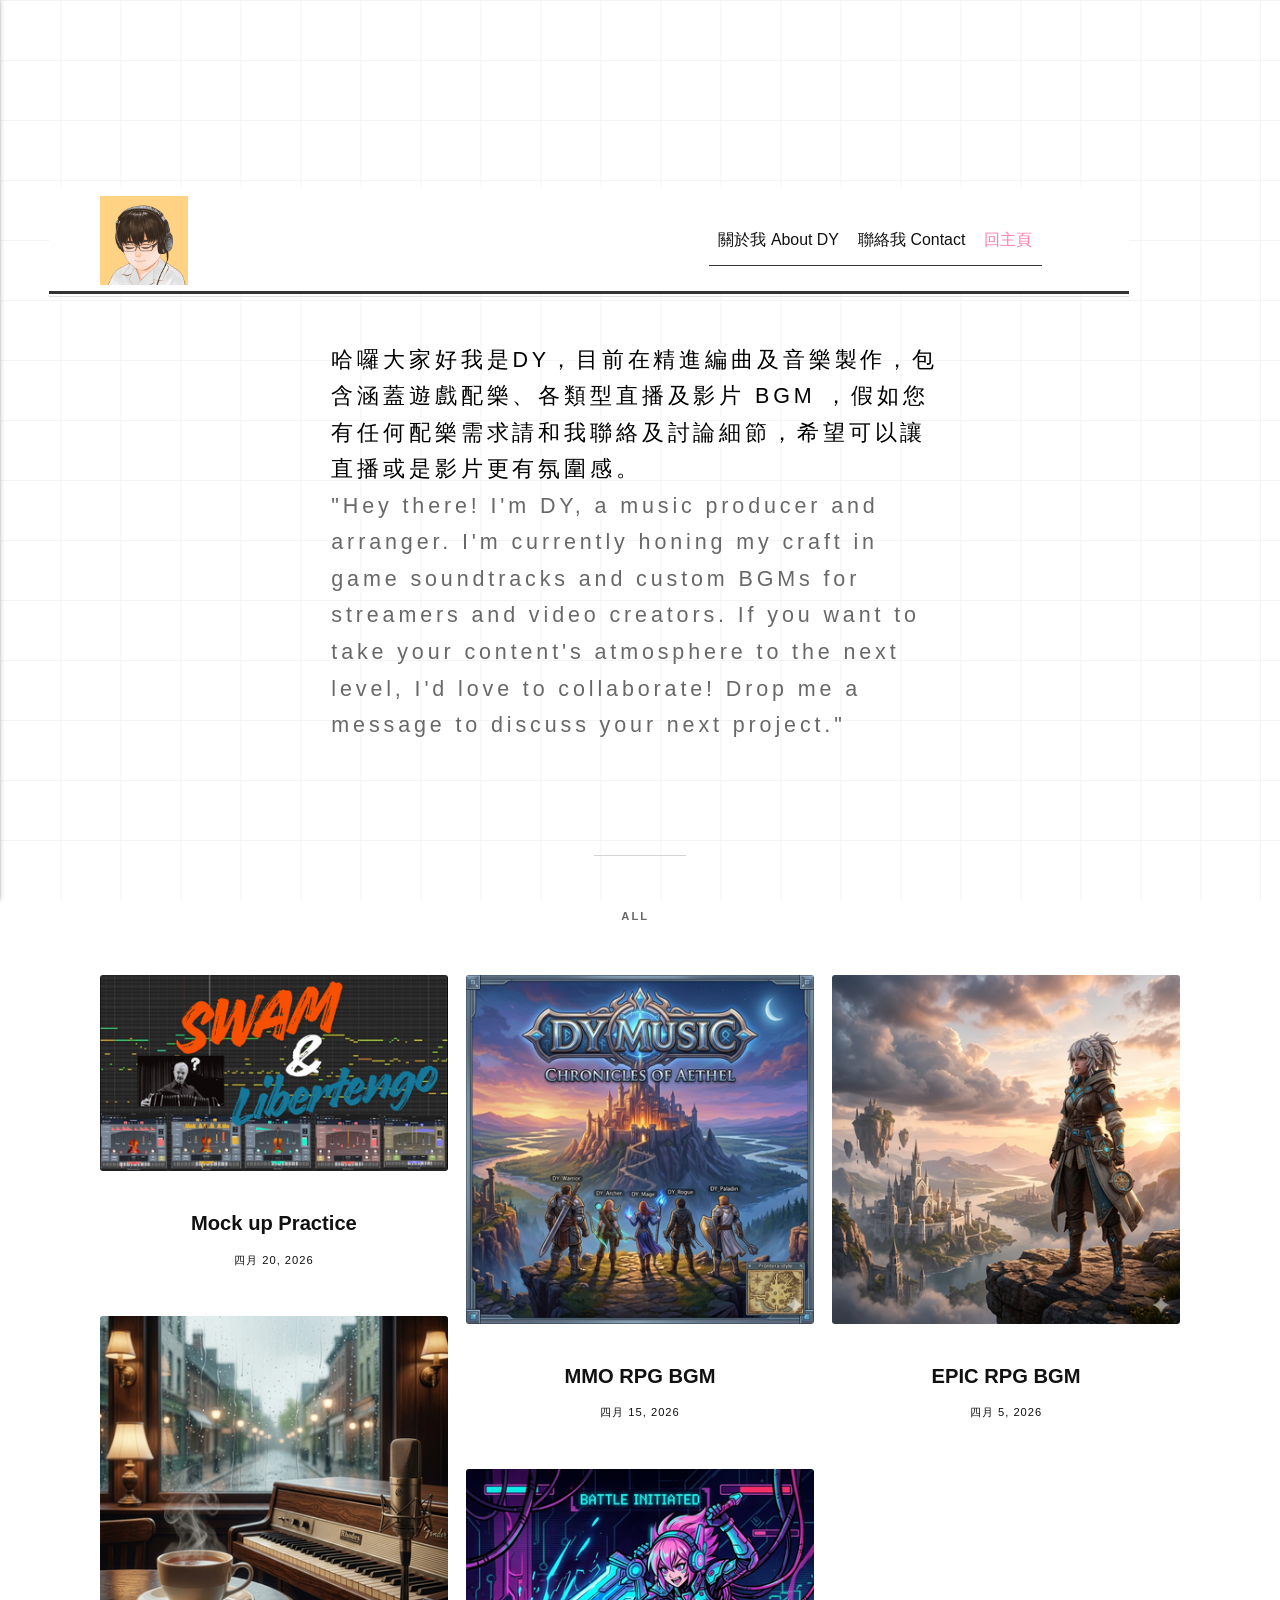
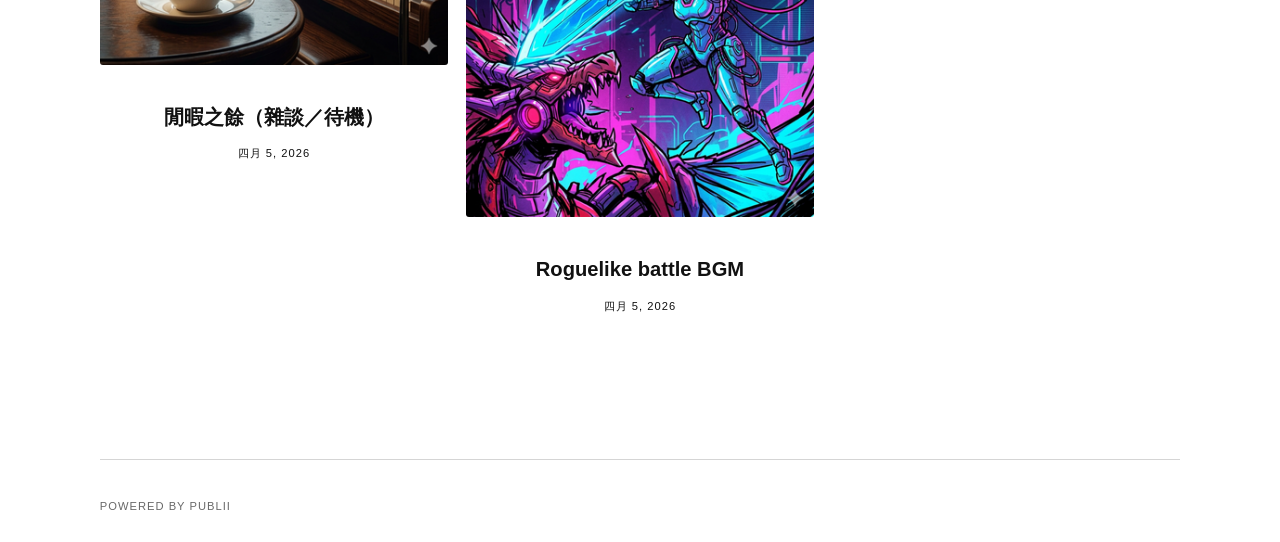
==== commit 75dd3ec1: "Updated from Publii" ====
--- a/index.html
+++ b/index.html
@@ -1,3 +1,3 @@
 <!DOCTYPE html><html lang="zh-tw"><head><meta charset="utf-8"><meta http-equiv="X-UA-Compatible" content="IE=edge"><meta name="viewport" content="width=device-width,initial-scale=1"><title>DYMusic</title><meta name="generator" content="Publii Open-Source CMS for Static Site"><link rel="canonical" href="https://1201andy-source.github.io/dymusic/"><link rel="alternate" type="application/atom+xml" href="https://1201andy-source.github.io/dymusic/feed.xml" title="DYMusic - RSS"><link rel="alternate" type="application/json" href="https://1201andy-source.github.io/dymusic/feed.json" title="DYMusic - JSON"><meta property="og:title" content="DYMusic"><meta property="og:image" content="https://1201andy-source.github.io/dymusic/media/website/353510115_261635933125607_5962244693864480210_n.jpg"><meta property="og:image:width" content="1080"><meta property="og:image:height" content="1080"><meta property="og:site_name" content="DYMusic"><meta property="og:description" content=""><meta property="og:url" content="https://1201andy-source.github.io/dymusic/"><meta property="og:type" content="website"><link rel="stylesheet" href="https://1201andy-source.github.io/dymusic/assets/css/style.css?v=2b529a1dbef9ebd0ac62d08b516d3806"><script type="application/ld+json">{"@context":"http://schema.org","@type":"Organization","name":"DYMusic","logo":"https://1201andy-source.github.io/dymusic/media/website/353510115_261635933125607_5962244693864480210_n.jpg","url":"https://1201andy-source.github.io/dymusic/"}</script><noscript><style>img[loading] {
                     opacity: 1;
-                }</style></noscript></head><body class="home-template"><div class="container"><header class="header" id="js-header"><a href="https://1201andy-source.github.io/dymusic/" class="logo"><img src="https://1201andy-source.github.io/dymusic/media/website/353510115_261635933125607_5962244693864480210_n.jpg" alt="DYMusic" width="1080" height="1080"></a><nav class="navbar js-navbar"><button class="navbar__toggle js-toggle" aria-label="Menu"><span class="navbar__toggle-box"><span class="navbar__toggle-inner">Menu</span></span></button><ul class="navbar__menu"><li><a href="https://1201andy-source.github.io/dymusic/guan-yu-wo-about-dy.html" target="_self">關於我 About DY</a></li><li><a href="https://1201andy-source.github.io/dymusic/contact-lian-luo-fang-shi.html" target="_self">聯絡我 Contact</a></li><li class="active"><a href="https://1201andy-source.github.io/dymusic/" target="_self">回主頁</a></li></ul></nav></header><main><section class="hero wrapper"><p class="align-left"><span style="color: #000000;">哈囉大家好我是DY，目前在精進編曲及音樂製作，包含涵蓋遊戲配樂、各類型直播及影片 BGM ，假如您有任何配樂需求請和我聯絡及討論細節</span><span style="color: #000000;">，</span><span style="color: #000000;">希望可以讓直播或是影片更有氛圍感。</span><br>"Hey there! I'm DY, a music producer and arranger. I'm currently honing my craft in game soundtracks and custom BGMs for streamers and video creators. If you want to take your content's atmosphere to the next level, I'd love to collaborate! Drop me a message to discuss your next project."<br> <br><br></p></section><nav class="filter" aria-label="Content filters"><ul class="filter__button-group" role="group"><li><button class="filter__item is-active" data-filter="*" aria-pressed="true">All</button></li></ul></nav><section class="l-col l-col--3"><article class="c-card"><a href="https://1201andy-source.github.io/dymusic/mmo-rpg-bgm.html" class="c-card__link"><div class="c-card__header"><img src="https://1201andy-source.github.io/dymusic/media/posts/8/Gemini_Generated_Image_dq3qc0dq3qc0dq3q.png" srcset="https://1201andy-source.github.io/dymusic/media/posts/8/responsive/Gemini_Generated_Image_dq3qc0dq3qc0dq3q-xs.png 300w, https://1201andy-source.github.io/dymusic/media/posts/8/responsive/Gemini_Generated_Image_dq3qc0dq3qc0dq3q-sm.png 480w, https://1201andy-source.github.io/dymusic/media/posts/8/responsive/Gemini_Generated_Image_dq3qc0dq3qc0dq3q-md.png 768w, https://1201andy-source.github.io/dymusic/media/posts/8/responsive/Gemini_Generated_Image_dq3qc0dq3qc0dq3q-lg.png 1024w, https://1201andy-source.github.io/dymusic/media/posts/8/responsive/Gemini_Generated_Image_dq3qc0dq3qc0dq3q-xl.png 1360w, https://1201andy-source.github.io/dymusic/media/posts/8/responsive/Gemini_Generated_Image_dq3qc0dq3qc0dq3q-2xl.png 1600w, https://1201andy-source.github.io/dymusic/media/posts/8/responsive/Gemini_Generated_Image_dq3qc0dq3qc0dq3q-sm2.png 375w" sizes="(min-width: 75em) 25vw, (min-width: 56.25em) 33vw, (min-width: 37.5em) 50vw, 100vw" loading="lazy" height="1024" width="1024" alt=""></div><div class="c-card__body"><div class="c-card__text"><h2>MMO RPG BGM</h2><time datetime="2026-04-15T03:46">四月 15, 2026</time></div></div></a></article><article class="c-card"><a href="https://1201andy-source.github.io/dymusic/epic-rpg-bgm.html" class="c-card__link"><div class="c-card__header"><img src="https://1201andy-source.github.io/dymusic/media/posts/3/1775370713607-2.png" srcset="https://1201andy-source.github.io/dymusic/media/posts/3/responsive/1775370713607-2-xs.png 300w, https://1201andy-source.github.io/dymusic/media/posts/3/responsive/1775370713607-2-sm.png 480w, https://1201andy-source.github.io/dymusic/media/posts/3/responsive/1775370713607-2-md.png 768w, https://1201andy-source.github.io/dymusic/media/posts/3/responsive/1775370713607-2-lg.png 1024w, https://1201andy-source.github.io/dymusic/media/posts/3/responsive/1775370713607-2-xl.png 1360w, https://1201andy-source.github.io/dymusic/media/posts/3/responsive/1775370713607-2-2xl.png 1600w, https://1201andy-source.github.io/dymusic/media/posts/3/responsive/1775370713607-2-sm2.png 375w" sizes="(min-width: 75em) 25vw, (min-width: 56.25em) 33vw, (min-width: 37.5em) 50vw, 100vw" loading="lazy" height="1024" width="1024" alt=""></div><div class="c-card__body"><div class="c-card__text"><h2>EPIC RPG BGM</h2><time datetime="2026-04-05T14:49">四月 5, 2026</time></div></div></a></article><article class="c-card"><a href="https://1201andy-source.github.io/dymusic/xian-xia-zhi-yuza-tandai-ji.html" class="c-card__link"><div class="c-card__header"><img src="https://1201andy-source.github.io/dymusic/media/posts/2/1775370653477-2.png" srcset="https://1201andy-source.github.io/dymusic/media/posts/2/responsive/1775370653477-2-xs.png 300w, https://1201andy-source.github.io/dymusic/media/posts/2/responsive/1775370653477-2-sm.png 480w, https://1201andy-source.github.io/dymusic/media/posts/2/responsive/1775370653477-2-md.png 768w, https://1201andy-source.github.io/dymusic/media/posts/2/responsive/1775370653477-2-lg.png 1024w, https://1201andy-source.github.io/dymusic/media/posts/2/responsive/1775370653477-2-xl.png 1360w, https://1201andy-source.github.io/dymusic/media/posts/2/responsive/1775370653477-2-2xl.png 1600w, https://1201andy-source.github.io/dymusic/media/posts/2/responsive/1775370653477-2-sm2.png 375w" sizes="(min-width: 75em) 25vw, (min-width: 56.25em) 33vw, (min-width: 37.5em) 50vw, 100vw" loading="lazy" height="1024" width="1024" alt=""></div><div class="c-card__body"><div class="c-card__text"><h2>閒暇之餘（雜談／待機）</h2><time datetime="2026-04-05T14:47">四月 5, 2026</time></div></div></a></article><article class="c-card"><a href="https://1201andy-source.github.io/dymusic/roguelike-battle-bgm.html" class="c-card__link"><div class="c-card__header"><img src="https://1201andy-source.github.io/dymusic/media/posts/1/1775370962570-2.png" srcset="https://1201andy-source.github.io/dymusic/media/posts/1/responsive/1775370962570-2-xs.png 300w, https://1201andy-source.github.io/dymusic/media/posts/1/responsive/1775370962570-2-sm.png 480w, https://1201andy-source.github.io/dymusic/media/posts/1/responsive/1775370962570-2-md.png 768w, https://1201andy-source.github.io/dymusic/media/posts/1/responsive/1775370962570-2-lg.png 1024w, https://1201andy-source.github.io/dymusic/media/posts/1/responsive/1775370962570-2-xl.png 1360w, https://1201andy-source.github.io/dymusic/media/posts/1/responsive/1775370962570-2-2xl.png 1600w, https://1201andy-source.github.io/dymusic/media/posts/1/responsive/1775370962570-2-sm2.png 375w" sizes="(min-width: 75em) 25vw, (min-width: 56.25em) 33vw, (min-width: 37.5em) 50vw, 100vw" loading="lazy" height="1024" width="1024" alt=""></div><div class="c-card__body"><div class="c-card__text"><h2>Roguelike battle BGM</h2><time datetime="2026-04-05T14:44">四月 5, 2026</time></div></div></a></article></section></main><footer class="footer"><div class="footer__copyright">Powered by Publii</div></footer></div><script defer="defer" src="https://1201andy-source.github.io/dymusic/assets/js/scripts.min.js?v=1762f7ab131e33a4eb8fb224822de245"></script><script>window.publiiThemeMenuConfig={mobileMenuMode:'sidebar',animationSpeed:300,submenuWidth: 'auto',doubleClickTime:500,mobileMenuExpandableSubmenus:true,relatedContainerForOverlayMenuSelector:'.navbar'};</script><script defer="defer" src="https://1201andy-source.github.io/dymusic/assets/js/isotope.pkgd.min.js?v=2afcff647ed260006faa71c8e779e8d4"></script><script>window.addEventListener("DOMContentLoaded",function(){var j=new Isotope(".l-col",{itemSelector:".c-card",percentPosition:true,layoutMode:"masonry",transitionDuration:"0.6s",masonry:{columnWidth:".c-card"}});var g=document.querySelector(".filter__button-group");if(g){g.addEventListener("click",function(i){if(!matchesSelector(i.target,"button")){return}var k=i.target.getAttribute("data-filter");j.arrange({filter:k})});var b=document.querySelectorAll(".filter__button-group");for(var c=0,e=b.length;c<e;c++){var d=b[c];h(d)}function h(i){i.addEventListener("click",function(k){if(!matchesSelector(k.target,"button")){return}var m=i.querySelector(".is-active");if(m){m.classList.remove("is-active");m.setAttribute("aria-pressed","false")}k.target.classList.add("is-active");k.target.setAttribute("aria-pressed","true")})}}var a=document.querySelector(".l-col");var f=document.querySelectorAll(".c-card");a.classList.add("is-visible");j.revealItemElements(f)});</script><script>/*<![CDATA[*/var images=document.querySelectorAll("img[loading]");for(var i=0;i<images.length;i++){if(images[i].complete){images[i].classList.add("is-loaded")}else{images[i].addEventListener("load",function(){this.classList.add("is-loaded")},false)}};/*]]>*/</script></body></html>+                }</style></noscript></head><body class="home-template"><div class="container"><header class="header" id="js-header"><a href="https://1201andy-source.github.io/dymusic/" class="logo"><img src="https://1201andy-source.github.io/dymusic/media/website/353510115_261635933125607_5962244693864480210_n.jpg" alt="DYMusic" width="1080" height="1080"></a><nav class="navbar js-navbar"><button class="navbar__toggle js-toggle" aria-label="Menu"><span class="navbar__toggle-box"><span class="navbar__toggle-inner">Menu</span></span></button><ul class="navbar__menu"><li><a href="https://1201andy-source.github.io/dymusic/guan-yu-wo-about-dy.html" target="_self">關於我 About DY</a></li><li><a href="https://1201andy-source.github.io/dymusic/contact-lian-luo-fang-shi.html" target="_self">聯絡我 Contact</a></li><li class="active"><a href="https://1201andy-source.github.io/dymusic/" target="_self">回主頁</a></li></ul></nav></header><main><section class="hero wrapper"><p class="align-left"><span style="color: #000000;">哈囉大家好我是DY，目前在精進編曲及音樂製作，包含涵蓋遊戲配樂、各類型直播及影片 BGM ，假如您有任何配樂需求請和我聯絡及討論細節</span><span style="color: #000000;">，</span><span style="color: #000000;">希望可以讓直播或是影片更有氛圍感。</span><br>"Hey there! I'm DY, a music producer and arranger. I'm currently honing my craft in game soundtracks and custom BGMs for streamers and video creators. If you want to take your content's atmosphere to the next level, I'd love to collaborate! Drop me a message to discuss your next project."<br> <br><br></p></section><nav class="filter" aria-label="Content filters"><ul class="filter__button-group" role="group"><li><button class="filter__item is-active" data-filter="*" aria-pressed="true">All</button></li></ul></nav><section class="l-col l-col--3"><article class="c-card"><a href="https://1201andy-source.github.io/dymusic/mock-up-practice.html" class="c-card__link"><div class="c-card__header"><img src="https://1201andy-source.github.io/dymusic/media/posts/9/SWAM.png" srcset="https://1201andy-source.github.io/dymusic/media/posts/9/responsive/SWAM-xs.png 300w, https://1201andy-source.github.io/dymusic/media/posts/9/responsive/SWAM-sm.png 480w, https://1201andy-source.github.io/dymusic/media/posts/9/responsive/SWAM-md.png 768w, https://1201andy-source.github.io/dymusic/media/posts/9/responsive/SWAM-lg.png 1024w, https://1201andy-source.github.io/dymusic/media/posts/9/responsive/SWAM-xl.png 1360w, https://1201andy-source.github.io/dymusic/media/posts/9/responsive/SWAM-2xl.png 1600w, https://1201andy-source.github.io/dymusic/media/posts/9/responsive/SWAM-sm2.png 375w" sizes="(min-width: 75em) 25vw, (min-width: 56.25em) 33vw, (min-width: 37.5em) 50vw, 100vw" loading="lazy" height="720" width="1280" alt=""></div><div class="c-card__body"><div class="c-card__text"><h2>Mock up Practice</h2><time datetime="2026-04-20T21:35">四月 20, 2026</time></div></div></a></article><article class="c-card"><a href="https://1201andy-source.github.io/dymusic/mmo-rpg-bgm.html" class="c-card__link"><div class="c-card__header"><img src="https://1201andy-source.github.io/dymusic/media/posts/8/Gemini_Generated_Image_dq3qc0dq3qc0dq3q.png" srcset="https://1201andy-source.github.io/dymusic/media/posts/8/responsive/Gemini_Generated_Image_dq3qc0dq3qc0dq3q-xs.png 300w, https://1201andy-source.github.io/dymusic/media/posts/8/responsive/Gemini_Generated_Image_dq3qc0dq3qc0dq3q-sm.png 480w, https://1201andy-source.github.io/dymusic/media/posts/8/responsive/Gemini_Generated_Image_dq3qc0dq3qc0dq3q-md.png 768w, https://1201andy-source.github.io/dymusic/media/posts/8/responsive/Gemini_Generated_Image_dq3qc0dq3qc0dq3q-lg.png 1024w, https://1201andy-source.github.io/dymusic/media/posts/8/responsive/Gemini_Generated_Image_dq3qc0dq3qc0dq3q-xl.png 1360w, https://1201andy-source.github.io/dymusic/media/posts/8/responsive/Gemini_Generated_Image_dq3qc0dq3qc0dq3q-2xl.png 1600w, https://1201andy-source.github.io/dymusic/media/posts/8/responsive/Gemini_Generated_Image_dq3qc0dq3qc0dq3q-sm2.png 375w" sizes="(min-width: 75em) 25vw, (min-width: 56.25em) 33vw, (min-width: 37.5em) 50vw, 100vw" loading="lazy" height="1024" width="1024" alt=""></div><div class="c-card__body"><div class="c-card__text"><h2>MMO RPG BGM</h2><time datetime="2026-04-15T03:46">四月 15, 2026</time></div></div></a></article><article class="c-card"><a href="https://1201andy-source.github.io/dymusic/epic-rpg-bgm.html" class="c-card__link"><div class="c-card__header"><img src="https://1201andy-source.github.io/dymusic/media/posts/3/1775370713607-2.png" srcset="https://1201andy-source.github.io/dymusic/media/posts/3/responsive/1775370713607-2-xs.png 300w, https://1201andy-source.github.io/dymusic/media/posts/3/responsive/1775370713607-2-sm.png 480w, https://1201andy-source.github.io/dymusic/media/posts/3/responsive/1775370713607-2-md.png 768w, https://1201andy-source.github.io/dymusic/media/posts/3/responsive/1775370713607-2-lg.png 1024w, https://1201andy-source.github.io/dymusic/media/posts/3/responsive/1775370713607-2-xl.png 1360w, https://1201andy-source.github.io/dymusic/media/posts/3/responsive/1775370713607-2-2xl.png 1600w, https://1201andy-source.github.io/dymusic/media/posts/3/responsive/1775370713607-2-sm2.png 375w" sizes="(min-width: 75em) 25vw, (min-width: 56.25em) 33vw, (min-width: 37.5em) 50vw, 100vw" loading="lazy" height="1024" width="1024" alt=""></div><div class="c-card__body"><div class="c-card__text"><h2>EPIC RPG BGM</h2><time datetime="2026-04-05T14:49">四月 5, 2026</time></div></div></a></article><article class="c-card"><a href="https://1201andy-source.github.io/dymusic/xian-xia-zhi-yuza-tandai-ji.html" class="c-card__link"><div class="c-card__header"><img src="https://1201andy-source.github.io/dymusic/media/posts/2/1775370653477-2.png" srcset="https://1201andy-source.github.io/dymusic/media/posts/2/responsive/1775370653477-2-xs.png 300w, https://1201andy-source.github.io/dymusic/media/posts/2/responsive/1775370653477-2-sm.png 480w, https://1201andy-source.github.io/dymusic/media/posts/2/responsive/1775370653477-2-md.png 768w, https://1201andy-source.github.io/dymusic/media/posts/2/responsive/1775370653477-2-lg.png 1024w, https://1201andy-source.github.io/dymusic/media/posts/2/responsive/1775370653477-2-xl.png 1360w, https://1201andy-source.github.io/dymusic/media/posts/2/responsive/1775370653477-2-2xl.png 1600w, https://1201andy-source.github.io/dymusic/media/posts/2/responsive/1775370653477-2-sm2.png 375w" sizes="(min-width: 75em) 25vw, (min-width: 56.25em) 33vw, (min-width: 37.5em) 50vw, 100vw" loading="lazy" height="1024" width="1024" alt=""></div><div class="c-card__body"><div class="c-card__text"><h2>閒暇之餘（雜談／待機）</h2><time datetime="2026-04-05T14:47">四月 5, 2026</time></div></div></a></article><article class="c-card"><a href="https://1201andy-source.github.io/dymusic/roguelike-battle-bgm.html" class="c-card__link"><div class="c-card__header"><img src="https://1201andy-source.github.io/dymusic/media/posts/1/1775370962570-2.png" srcset="https://1201andy-source.github.io/dymusic/media/posts/1/responsive/1775370962570-2-xs.png 300w, https://1201andy-source.github.io/dymusic/media/posts/1/responsive/1775370962570-2-sm.png 480w, https://1201andy-source.github.io/dymusic/media/posts/1/responsive/1775370962570-2-md.png 768w, https://1201andy-source.github.io/dymusic/media/posts/1/responsive/1775370962570-2-lg.png 1024w, https://1201andy-source.github.io/dymusic/media/posts/1/responsive/1775370962570-2-xl.png 1360w, https://1201andy-source.github.io/dymusic/media/posts/1/responsive/1775370962570-2-2xl.png 1600w, https://1201andy-source.github.io/dymusic/media/posts/1/responsive/1775370962570-2-sm2.png 375w" sizes="(min-width: 75em) 25vw, (min-width: 56.25em) 33vw, (min-width: 37.5em) 50vw, 100vw" loading="lazy" height="1024" width="1024" alt=""></div><div class="c-card__body"><div class="c-card__text"><h2>Roguelike battle BGM</h2><time datetime="2026-04-05T14:44">四月 5, 2026</time></div></div></a></article></section></main><footer class="footer"><div class="footer__copyright">Powered by Publii</div></footer></div><script defer="defer" src="https://1201andy-source.github.io/dymusic/assets/js/scripts.min.js?v=1762f7ab131e33a4eb8fb224822de245"></script><script>window.publiiThemeMenuConfig={mobileMenuMode:'sidebar',animationSpeed:300,submenuWidth: 'auto',doubleClickTime:500,mobileMenuExpandableSubmenus:true,relatedContainerForOverlayMenuSelector:'.navbar'};</script><script defer="defer" src="https://1201andy-source.github.io/dymusic/assets/js/isotope.pkgd.min.js?v=2afcff647ed260006faa71c8e779e8d4"></script><script>window.addEventListener("DOMContentLoaded",function(){var j=new Isotope(".l-col",{itemSelector:".c-card",percentPosition:true,layoutMode:"masonry",transitionDuration:"0.6s",masonry:{columnWidth:".c-card"}});var g=document.querySelector(".filter__button-group");if(g){g.addEventListener("click",function(i){if(!matchesSelector(i.target,"button")){return}var k=i.target.getAttribute("data-filter");j.arrange({filter:k})});var b=document.querySelectorAll(".filter__button-group");for(var c=0,e=b.length;c<e;c++){var d=b[c];h(d)}function h(i){i.addEventListener("click",function(k){if(!matchesSelector(k.target,"button")){return}var m=i.querySelector(".is-active");if(m){m.classList.remove("is-active");m.setAttribute("aria-pressed","false")}k.target.classList.add("is-active");k.target.setAttribute("aria-pressed","true")})}}var a=document.querySelector(".l-col");var f=document.querySelectorAll(".c-card");a.classList.add("is-visible");j.revealItemElements(f)});</script><script>/*<![CDATA[*/var images=document.querySelectorAll("img[loading]");for(var i=0;i<images.length;i++){if(images[i].complete){images[i].classList.add("is-loaded")}else{images[i].addEventListener("load",function(){this.classList.add("is-loaded")},false)}};/*]]>*/</script></body></html>
